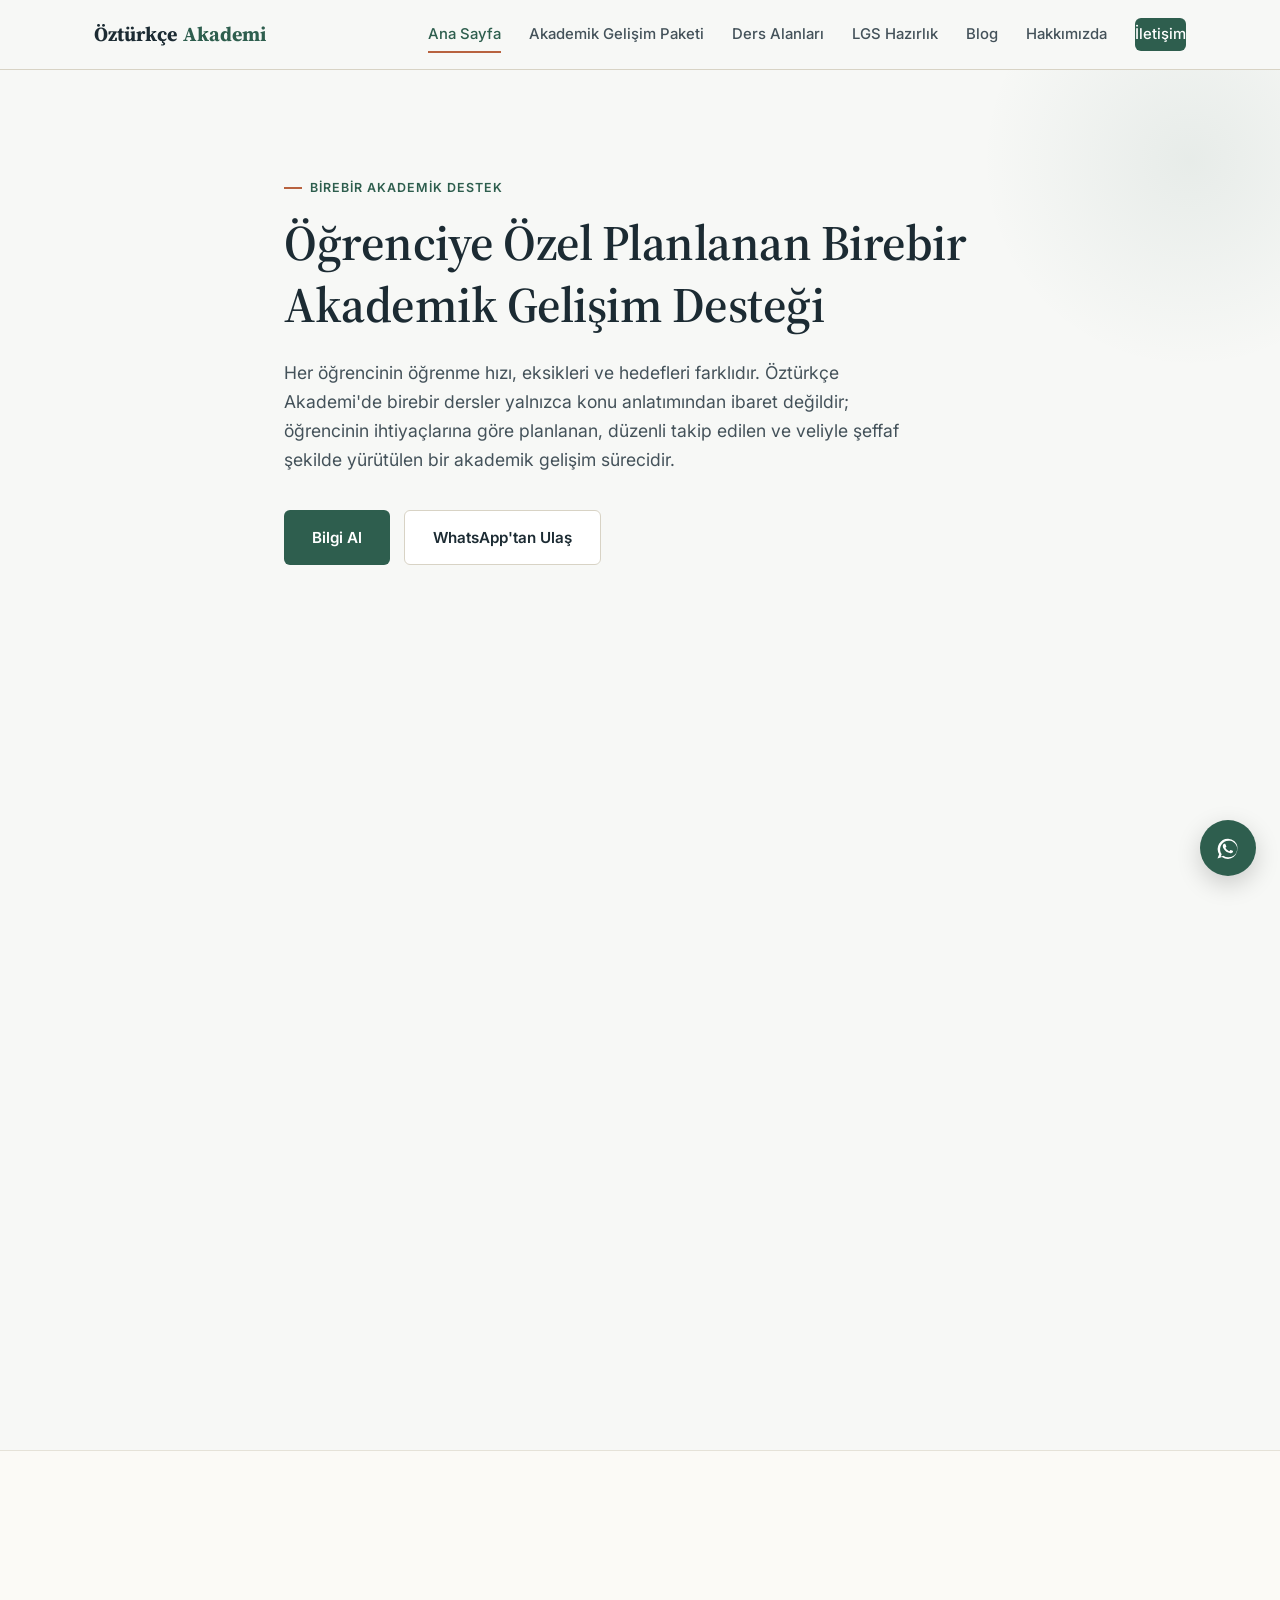
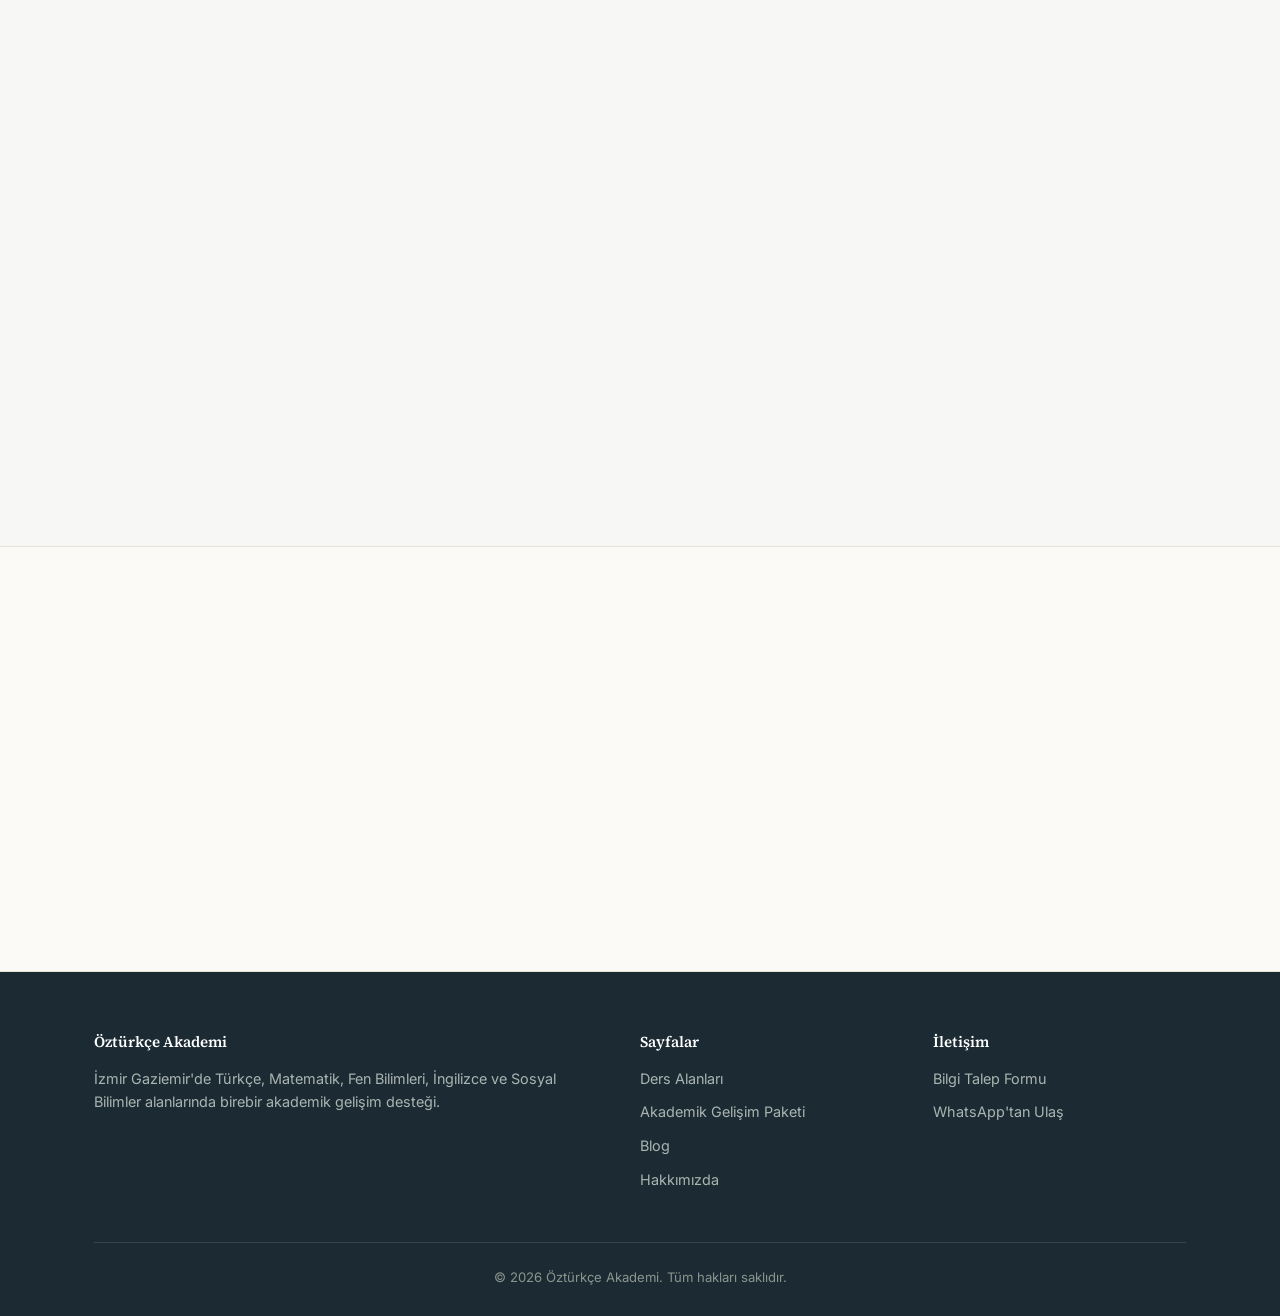
==== index.html @ 61bba850 "Rename index-1.html to index.html" ====
<!DOCTYPE html>
<html lang="tr">
<head>
<meta charset="UTF-8">
<meta name="viewport" content="width=device-width, initial-scale=1.0">
<title>İzmir Gaziemir Özel Ders | Öztürkçe Akademi</title>
<meta name="description" content="İzmir Gaziemir'de Türkçe, Matematik, Fen Bilimleri, İngilizce ve Sosyal Bilimler alanlarında birebir akademik gelişim desteği. Öztürkçe Akademi güvencesiyle öğrenciye özel çalışma planları.">
<meta name="keywords" content="İzmir özel ders, Gaziemir özel ders, Türkçe özel ders, Matematik özel ders, Fen Bilimleri özel ders, İngilizce özel ders, Sosyal Bilimler özel ders, LGS özel ders, birebir ders, akademik gelişim desteği">
<link rel="preconnect" href="https://fonts.googleapis.com">
<link rel="preconnect" href="https://fonts.gstatic.com" crossorigin>
<link href="https://fonts.googleapis.com/css2?family=Source+Serif+4:wght@500;600;700&family=Inter:wght@400;500;600;700&display=swap" rel="stylesheet">
<link rel="stylesheet" href="style.css">
</head>
<body>

<header class="site-header">
  <div class="header-inner">
    <a href="index.html" class="logo">Öztürkçe<span>Akademi</span></a>
    <nav class="nav-links">
      <a href="index.html" data-page="index.html" class="active">Ana Sayfa</a>
      <a href="akademik-gelisim-paketi.html" data-page="akademik-gelisim-paketi.html">Akademik Gelişim Paketi</a>
      <a href="ders-alanlari.html" data-page="ders-alanlari.html">Ders Alanları</a>
      <a href="lgs-hazirlik.html" data-page="lgs-hazirlik.html">LGS Hazırlık</a>
      <a href="blog.html" data-page="blog.html">Blog</a>
      <a href="hakkimizda.html" data-page="hakkimizda.html">Hakkımızda</a>
      <a href="iletisim.html" data-page="iletisim.html" class="nav-cta">İletişim</a>
    </nav>
    <button class="menu-toggle" aria-label="Menüyü aç">
      <span></span><span></span><span></span>
    </button>
  </div>
</header>

<!-- HERO -->
<section class="hero">
  <div class="container hero-inner">
    <span class="eyebrow">Birebir Akademik Destek</span>
    <h1>Öğrenciye Özel Planlanan Birebir Akademik Gelişim Desteği</h1>
    <p class="lead">Her öğrencinin öğrenme hızı, eksikleri ve hedefleri farklıdır. Öztürkçe Akademi'de birebir dersler yalnızca konu anlatımından ibaret değildir; öğrencinin ihtiyaçlarına göre planlanan, düzenli takip edilen ve veliyle şeffaf şekilde yürütülen bir akademik gelişim sürecidir.</p>
    <div class="hero-actions">
      <a href="iletisim.html" class="btn btn-primary">Bilgi Al</a>
      <a href="#" data-whatsapp class="btn btn-whatsapp">WhatsApp'tan Ulaş</a>
    </div>
  </div>
</section>

<!-- NEDEN BİREBİR -->
<section class="section">
  <div class="container">
    <div class="section-head fade-up">
      <span class="eyebrow">Neden Birebir Destek?</span>
      <h2>Ders anlatmaktan önce, öğrenciyi anlamak</h2>
      <p>Bazı öğrenciler sınıf ortamında konuyu anlayabilir ancak soru çözerken zorlanır. Bazı öğrenciler bilgiyi öğrenir fakat sınavda kullanamaz. Bazıları ise nereden başlayacağını bilemez. Amacımız yalnızca ders anlatmak değil, öğrencinin nasıl öğrendiğini anlamak ve ona uygun bir çalışma sistemi kurmaktır.</p>
    </div>

    <div class="grid grid-3">
      <div class="note-card fade-up">
        <span class="note-label">Gelişim</span>
        <h3>Öğrenciye Özel İlerleme</h3>
        <p>Her öğrenci kendi seviyesine ve ihtiyaçlarına göre çalışır.</p>
      </div>
      <div class="note-card fade-up">
        <span class="note-label">Analiz</span>
        <h3>Eksik Kazanım Analizi</h3>
        <p>Öğrencinin hangi konularda desteğe ihtiyaç duyduğu belirlenir.</p>
      </div>
      <div class="note-card fade-up">
        <span class="note-label">Süreç</span>
        <h3>Düzenli Takip</h3>
        <p>Süreç boyunca öğrencinin gelişimi takip edilir.</p>
      </div>
      <div class="note-card fade-up">
        <span class="note-label">İletişim</span>
        <h3>Veli Bilgilendirmesi</h3>
        <p>Veliler öğrencinin gelişimi hakkında düzenli olarak bilgilendirilir.</p>
      </div>
      <div class="note-card fade-up">
        <span class="note-label">Hedef</span>
        <h3>Sınav Odaklı Çalışma</h3>
        <p>Bilginin soruya dönüştürülmesi hedeflenir.</p>
      </div>
      <div class="note-card fade-up">
        <span class="note-label">Alışkanlık</span>
        <h3>Akademik Disiplin</h3>
        <p>Düzenli çalışma alışkanlığı kazandırılmaya çalışılır.</p>
      </div>
    </div>
  </div>
</section>

<!-- DERS ALANLARI ÖZET -->
<section class="section section-alt">
  <div class="container">
    <div class="section-head fade-up">
      <span class="eyebrow">Ders Alanları</span>
      <h2>Her derste, doğru beceriye odaklanan bir çalışma</h2>
      <p>Türkçe'den Sosyal Bilimler'e kadar her alanda, bilgiyi soruya dönüştürmeyi hedefleyen birebir çalışma sistemleri.</p>
    </div>

    <div class="grid grid-3">
      <div class="subject-card fade-up">
        <h3>Türkçe</h3>
        <p>Okuma, anlama ve yorumlama becerilerinin gelişimi hedeflenir.</p>
        <ul>
          <li>Paragraf</li>
          <li>Okuduğunu anlama</li>
          <li>Dil bilgisi</li>
        </ul>
      </div>
      <div class="subject-card fade-up">
        <h3>Matematik</h3>
        <p>İşlem yapmaktan öte, problem çözme becerisi geliştirilir.</p>
        <ul>
          <li>Temel eksiklerin giderilmesi</li>
          <li>Problem çözme</li>
          <li>Yeni nesil sorular</li>
        </ul>
      </div>
      <div class="subject-card fade-up">
        <h3>Fen Bilimleri</h3>
        <p>Konu hakimiyeti kadar yorumlama ve analiz becerisi önemlidir.</p>
        <ul>
          <li>Grafik ve tablo yorumlama</li>
          <li>Deney mantığı</li>
          <li>Bilimsel düşünme</li>
        </ul>
      </div>
      <div class="subject-card fade-up">
        <h3>İngilizce</h3>
        <p>Okul başarısı ve dil becerilerini birlikte destekleriz.</p>
        <ul>
          <li>Kelime bilgisi</li>
          <li>Okuma ve anlama</li>
          <li>Dil bilgisi</li>
        </ul>
      </div>
      <div class="subject-card fade-up">
        <h3>Sosyal Bilimler</h3>
        <p>Bilgi, yorum ve analiz becerileri birlikte geliştirilir.</p>
        <ul>
          <li>Harita yorumlama</li>
          <li>Kavram öğrenimi</li>
          <li>Grafik okuma</li>
        </ul>
      </div>
      <div class="subject-card fade-up" style="display:flex; flex-direction:column; justify-content:center; align-items:flex-start; background:var(--pine); border:none;">
        <h3 style="color:#fff;">Tüm Ders Alanlarını Gör</h3>
        <p style="color:rgba(255,255,255,0.85); margin-bottom:24px;">Her dersin detaylı çalışma planını incele.</p>
        <a href="ders-alanlari.html" class="btn btn-secondary" style="border-color:rgba(255,255,255,0.4); color:#fff;">Detaylı İncele</a>
      </div>
    </div>
  </div>
</section>

<!-- AKADEMİK GELİŞİM PAKETİ -->
<section class="section">
  <div class="container">
    <div class="grid grid-2" style="align-items:center; gap:56px;">
      <div class="fade-up">
        <span class="eyebrow">Akademik Gelişim Paketi</span>
        <h2>Sadece Ders Değil, Bir Akademik Gelişim Süreci</h2>
        <p style="margin-top:18px; margin-bottom:24px;">Akademik Gelişim Paketi, Öztürkçe Akademi'nin en çok tercih edilen birebir destek programlarından biridir. Bu programda amaç yalnızca konu anlatmak değil; öğrencinin akademik gelişimini bütüncül şekilde takip etmektir.</p>
        <a href="akademik-gelisim-paketi.html" class="btn btn-primary">Paketi İncele</a>
      </div>
      <div class="fade-up">
        <div class="check-grid" style="display:flex; flex-direction:column; gap:16px;">
          <div class="check-item"><span class="mark">✓</span> Birebir ders desteği</div>
          <div class="check-item"><span class="mark">✓</span> Çalışma planı oluşturma</div>
          <div class="check-item"><span class="mark">✓</span> Ödev takibi</div>
          <div class="check-item"><span class="mark">✓</span> Soru çözüm desteği</div>
          <div class="check-item"><span class="mark">✓</span> Deneme analizi</div>
          <div class="check-item"><span class="mark">✓</span> Hedef belirleme</div>
          <div class="check-item"><span class="mark">✓</span> Düzenli veli bilgilendirmesi</div>
        </div>
      </div>
    </div>
  </div>
</section>

<!-- SÜREÇ -->
<section class="section section-alt">
  <div class="container">
    <div class="section-head fade-up">
      <span class="eyebrow">Süreç Nasıl İşliyor?</span>
      <h2>Tanışmadan bilgilendirmeye, altı net adım</h2>
    </div>

    <div class="process-list fade-up">
      <div class="process-step">
        <span class="process-num">01</span>
        <div><h3>Ön Görüşme</h3><p>Öğrenci ve veli ile görüşme yapılır.</p></div>
      </div>
      <div class="process-step">
        <span class="process-num">02</span>
        <div><h3>İhtiyaç Analizi</h3><p>Öğrencinin eksikleri ve hedefleri belirlenir.</p></div>
      </div>
      <div class="process-step">
        <span class="process-num">03</span>
        <div><h3>Ders Planı</h3><p>Öğrenciye uygun birebir çalışma planı hazırlanır.</p></div>
      </div>
      <div class="process-step">
        <span class="process-num">04</span>
        <div><h3>Uygulama</h3><p>Dersler düzenli şekilde yürütülür.</p></div>
      </div>
      <div class="process-step">
        <span class="process-num">05</span>
        <div><h3>Takip</h3><p>Gelişim süreci izlenir.</p></div>
      </div>
      <div class="process-step">
        <span class="process-num">06</span>
        <div><h3>Bilgilendirme</h3><p>Veliye düzenli geri bildirim sağlanır.</p></div>
      </div>
    </div>
  </div>
</section>

<!-- FARK -->
<section class="section">
  <div class="container">
    <div class="grid grid-2" style="align-items:center; gap:56px;">
      <div class="fade-up">
        <span class="eyebrow">Öztürkçe Akademi Farkı</span>
        <h2>Eğitim, ders saatlerinden ibaret değildir</h2>
      </div>
      <div class="fade-up">
        <p style="font-size:1.02rem;">Bizim için önemli olan; öğrencinin gelişim göstermesi, öğrenmeyi öğrenmesi, eksiklerini fark etmesi, çalışma alışkanlığı kazanması ve hedeflerine daha bilinçli ilerlemesidir.</p>
        <p style="font-size:1.02rem; margin-top:14px;">Bu nedenle süreç boyunca öğrenci takip edilir, gerekli durumlarda çalışma planı güncellenir ve veliyle düzenli iletişim kurulur.</p>
      </div>
    </div>
  </div>
</section>

<!-- VELİLER NEDEN TERCİH EDİYOR -->
<section class="section section-alt">
  <div class="container">
    <div class="section-head center fade-up">
      <span class="eyebrow">Veli Görüşleri</span>
      <h2>Veliler Neden Bizi Tercih Ediyor?</h2>
    </div>
    <div class="check-grid fade-up" style="max-width:820px; margin:0 auto;">
      <div class="check-item"><span class="mark">✓</span> Öğrenciye özel çalışma sistemi</div>
      <div class="check-item"><span class="mark">✓</span> Düzenli takip</div>
      <div class="check-item"><span class="mark">✓</span> Şeffaf iletişim</div>
      <div class="check-item"><span class="mark">✓</span> Güvene dayalı yaklaşım</div>
      <div class="check-item"><span class="mark">✓</span> Birebir ilgi</div>
      <div class="check-item"><span class="mark">✓</span> Akademik gelişim odaklı çalışma</div>
      <div class="check-item"><span class="mark">✓</span> Butik eğitim anlayışı</div>
      <div class="check-item"><span class="mark">✓</span> Veli bilgilendirmesi</div>
    </div>
  </div>
</section>

<!-- SSS -->
<section class="section">
  <div class="container" style="max-width:760px;">
    <div class="section-head fade-up">
      <span class="eyebrow">Sık Sorulan Sorular</span>
      <h2>Aklınıza Gelebilecek Sorular</h2>
    </div>

    <div class="fade-up">
      <div class="faq-item">
        <button class="faq-question"><span>Dersler birebir mi?</span><span class="icon">+</span></button>
        <div class="faq-answer"><p>Evet. Dersler öğrencinin ihtiyacına göre birebir planlanmaktadır.</p></div>
      </div>
      <div class="faq-item">
        <button class="faq-question"><span>Hangi seviyelerde eğitim veriliyor?</span><span class="icon">+</span></button>
        <div class="faq-answer"><p>İlkokul, ortaokul ve LGS hazırlık seviyelerinde destek sunulmaktadır.</p></div>
      </div>
      <div class="faq-item">
        <button class="faq-question"><span>Dersler kaç dakika sürüyor?</span><span class="icon">+</span></button>
        <div class="faq-answer"><p>Öğrencinin ihtiyacına göre uygun ders planı oluşturulmaktadır.</p></div>
      </div>
      <div class="faq-item">
        <button class="faq-question"><span>Sadece özel ders mi veriyorsunuz?</span><span class="icon">+</span></button>
        <div class="faq-answer"><p>Hayır. Süreci yalnızca ders olarak değil, akademik gelişim desteği olarak planlıyoruz.</p></div>
      </div>
      <div class="faq-item">
        <button class="faq-question"><span>Veli bilgilendirmesi yapılıyor mu?</span><span class="icon">+</span></button>
        <div class="faq-answer"><p>Evet. Süreç boyunca veliler düzenli olarak bilgilendirilmektedir.</p></div>
      </div>
    </div>
  </div>
</section>

<!-- İLETİŞİM CTA -->
<section class="section section-alt">
  <div class="container text-center fade-up" style="max-width:680px;">
    <h2>Öğrenciniz İçin En Uygun Çalışma Planını Birlikte Oluşturalım</h2>
    <p style="margin-top:16px; margin-bottom:32px;">Öğrencinizin ihtiyaçlarını değerlendirelim ve ona uygun bir birebir destek planı oluşturalım.</p>
    <div class="hero-actions" style="justify-content:center;">
      <a href="iletisim.html" class="btn btn-primary">Bilgi Al</a>
      <a href="#" data-whatsapp class="btn btn-whatsapp">WhatsApp'tan Ulaş</a>
    </div>
  </div>
</section>

<footer class="site-footer">
  <div class="container">
    <div class="footer-grid">
      <div>
        <h4>Öztürkçe Akademi</h4>
        <p>İzmir Gaziemir'de Türkçe, Matematik, Fen Bilimleri, İngilizce ve Sosyal Bilimler alanlarında birebir akademik gelişim desteği.</p>
      </div>
      <div>
        <h4>Sayfalar</h4>
        <a href="ders-alanlari.html">Ders Alanları</a>
        <a href="akademik-gelisim-paketi.html">Akademik Gelişim Paketi</a>
        <a href="blog.html">Blog</a>
        <a href="hakkimizda.html">Hakkımızda</a>
      </div>
      <div>
        <h4>İletişim</h4>
        <a href="iletisim.html">Bilgi Talep Formu</a>
        <a href="#" data-whatsapp>WhatsApp'tan Ulaş</a>
      </div>
    </div>
    <div class="footer-bottom">© 2026 Öztürkçe Akademi. Tüm hakları saklıdır.</div>
  </div>
</footer>

<a href="#" data-whatsapp class="whatsapp-float" aria-label="WhatsApp">
  <svg width="28" height="28" viewBox="0 0 24 24" fill="none"><path d="M17.6 6.32A8.86 8.86 0 0 0 12.05 4a8.83 8.83 0 0 0-7.65 13.3L3 21l3.84-1.34a8.84 8.84 0 0 0 5.2 1.67A8.86 8.86 0 0 0 17.6 6.32ZM12.05 19.9a7.33 7.33 0 0 1-3.74-1.03l-.27-.16-2.27.8.76-2.2-.18-.28a7.36 7.36 0 1 1 13.6-3.94 7.34 7.34 0 0 1-7.9 6.81Zm4.04-5.5c-.22-.11-1.3-.64-1.5-.71-.2-.07-.35-.11-.5.11-.15.22-.57.71-.7.85-.13.15-.26.16-.48.05-.22-.1-.94-.35-1.79-1.1-.66-.59-1.1-1.32-1.23-1.54-.13-.22-.01-.34.1-.45.1-.1.22-.27.33-.4.11-.13.15-.23.22-.38.07-.15.04-.28-.03-.39-.07-.11-.5-1.2-.69-1.65-.18-.43-.37-.37-.5-.38-.13-.01-.27-.01-.42-.01-.15 0-.38.05-.58.27-.2.22-.77.75-.77 1.84 0 1.08.79 2.13.9 2.28.11.15 1.5 2.3 3.68 3.14 2.18.84 2.18.56 2.57.53.39-.04 1.3-.53 1.48-1.04.18-.51.18-.95.13-1.04-.05-.1-.2-.16-.42-.27Z" fill="white"/></svg>
</a>

<script src="main.js"></script>
</body>
</html>
---- style.css ----
/* ====================================================
   ÖZTÜRKÇE AKADEMİ — ORTAK STİL
   ==================================================== */

:root {
  /* Renkler */
  --paper: #F7F8F6;
  --paper-warm: #FBFAF6;
  --ink: #1C2B33;
  --ink-soft: #44525A;
  --pine: #2E5E4E;
  --pine-dark: #20453A;
  --clay: #B8623F;
  --clay-dark: #9C4F30;
  --line: #D8D3C5;
  --line-soft: #E5E2D8;
  --card-bg: #FFFFFF;

  /* Tipografi */
  --font-display: "Source Serif 4", Georgia, serif;
  --font-body: "Inter", -apple-system, BlinkMacSystemFont, "Segoe UI", sans-serif;

  /* Ölçü */
  --max-width: 1140px;
  --radius: 6px;
}

* {
  margin: 0;
  padding: 0;
  box-sizing: border-box;
}

html {
  scroll-behavior: smooth;
}

body {
  font-family: var(--font-body);
  background: var(--paper);
  color: var(--ink);
  line-height: 1.65;
  font-size: 16px;
  -webkit-font-smoothing: antialiased;
}

@media (prefers-reduced-motion: reduce) {
  *, *::before, *::after {
    animation-duration: 0.001ms !important;
    animation-iteration-count: 1 !important;
    transition-duration: 0.001ms !important;
    scroll-behavior: auto !important;
  }
}

img { max-width: 100%; display: block; }

a { color: inherit; text-decoration: none; }

.container {
  max-width: var(--max-width);
  margin: 0 auto;
  padding: 0 24px;
}

h1, h2, h3, h4 {
  font-family: var(--font-display);
  font-weight: 600;
  color: var(--ink);
  line-height: 1.25;
}

h1 { font-size: clamp(2rem, 4vw, 3.1rem); letter-spacing: -0.01em; }
h2 { font-size: clamp(1.6rem, 3vw, 2.3rem); letter-spacing: -0.01em; }
h3 { font-size: 1.25rem; }

p { color: var(--ink-soft); }

.eyebrow {
  display: inline-flex;
  align-items: center;
  gap: 8px;
  font-family: var(--font-body);
  font-size: 0.78rem;
  font-weight: 600;
  letter-spacing: 0.08em;
  text-transform: uppercase;
  color: var(--pine);
  margin-bottom: 14px;
}

.eyebrow::before {
  content: "";
  width: 18px;
  height: 2px;
  background: var(--clay);
  display: inline-block;
}

/* ---------- Üst menü ---------- */
.site-header {
  position: sticky;
  top: 0;
  z-index: 100;
  background: rgba(247, 248, 246, 0.92);
  backdrop-filter: blur(8px);
  border-bottom: 1px solid var(--line);
}

.header-inner {
  display: flex;
  align-items: center;
  justify-content: space-between;
  padding: 18px 24px;
  max-width: var(--max-width);
  margin: 0 auto;
}

.logo {
  font-family: var(--font-display);
  font-size: 1.25rem;
  font-weight: 700;
  color: var(--ink);
  display: flex;
  align-items: baseline;
  gap: 6px;
}

.logo span {
  color: var(--pine);
}

.nav-links {
  display: flex;
  gap: 28px;
  align-items: center;
}

.nav-links a {
  font-size: 0.93rem;
  font-weight: 500;
  color: var(--ink-soft);
  position: relative;
  padding: 4px 0;
  transition: color 0.2s ease;
}

.nav-links a:hover,
.nav-links a.active {
  color: var(--pine);
}

.nav-links a.active::after {
  content: "";
  position: absolute;
  bottom: -2px;
  left: 0;
  width: 100%;
  height: 2px;
  background: var(--clay);
}

.nav-cta {
  background: var(--pine);
  color: #fff !important;
  padding: 10px 20px;
  border-radius: var(--radius);
  font-weight: 600;
  font-size: 0.9rem;
  transition: background 0.2s ease;
}

.nav-cta:hover {
  background: var(--pine-dark);
}

.menu-toggle {
  display: none;
  flex-direction: column;
  gap: 5px;
  background: none;
  border: none;
  cursor: pointer;
  padding: 6px;
}

.menu-toggle span {
  width: 24px;
  height: 2px;
  background: var(--ink);
}

@media (max-width: 880px) {
  .nav-links {
    position: fixed;
    top: 65px;
    left: 0;
    right: 0;
    background: var(--paper);
    flex-direction: column;
    align-items: flex-start;
    gap: 0;
    border-bottom: 1px solid var(--line);
    max-height: 0;
    overflow: hidden;
    transition: max-height 0.3s ease;
  }

  .nav-links.open {
    max-height: 480px;
  }

  .nav-links a {
    width: 100%;
    padding: 16px 24px;
    border-bottom: 1px solid var(--line-soft);
  }

  .nav-cta {
    margin: 16px 24px;
  }

  .menu-toggle {
    display: flex;
  }
}

/* ---------- Butonlar ---------- */
.btn {
  display: inline-flex;
  align-items: center;
  gap: 8px;
  padding: 14px 28px;
  border-radius: var(--radius);
  font-weight: 600;
  font-size: 0.95rem;
  cursor: pointer;
  border: none;
  transition: transform 0.15s ease, background 0.2s ease, box-shadow 0.2s ease;
  font-family: var(--font-body);
}

.btn-primary {
  background: var(--pine);
  color: #fff;
}

.btn-primary:hover {
  background: var(--pine-dark);
  box-shadow: 0 6px 18px rgba(46, 94, 78, 0.25);
}

.btn-secondary {
  background: transparent;
  color: var(--ink);
  border: 1.5px solid var(--line);
}

.btn-secondary:hover {
  border-color: var(--pine);
  color: var(--pine);
}

.btn-whatsapp {
  background: #fff;
  color: var(--ink);
  border: 1.5px solid var(--line);
}

.btn-whatsapp:hover {
  border-color: var(--clay);
  color: var(--clay-dark);
}

/* ---------- Hero ---------- */
.hero {
  padding: 100px 0 90px;
  position: relative;
  overflow: hidden;
}

.hero::before {
  content: "";
  position: absolute;
  top: -120px;
  right: -120px;
  width: 420px;
  height: 420px;
  background: radial-gradient(circle, rgba(46, 94, 78, 0.08), transparent 70%);
  pointer-events: none;
}

.hero-inner {
  max-width: 760px;
  position: relative;
  z-index: 1;
}

.hero h1 {
  margin-bottom: 22px;
}

.hero .lead {
  font-size: 1.1rem;
  color: var(--ink-soft);
  max-width: 620px;
  margin-bottom: 36px;
}

.hero-actions {
  display: flex;
  gap: 14px;
  flex-wrap: wrap;
}

/* ---------- Bölüm genel ---------- */
.section {
  padding: 88px 0;
}

.section-alt {
  background: var(--paper-warm);
  border-top: 1px solid var(--line-soft);
  border-bottom: 1px solid var(--line-soft);
}

.section-head {
  max-width: 680px;
  margin-bottom: 52px;
}

.section-head.center {
  margin-left: auto;
  margin-right: auto;
  text-align: center;
}

.section-head p {
  font-size: 1.02rem;
}

/* ---------- Not defteri kartı (imza öğesi) ---------- */
.note-card {
  background: var(--card-bg);
  border: 1px solid var(--line-soft);
  border-left: 3px solid var(--pine);
  border-radius: var(--radius);
  padding: 28px 26px;
  transition: border-left-color 0.2s ease, transform 0.2s ease;
}

.note-card:hover {
  border-left-color: var(--clay);
  transform: translateY(-2px);
}

.note-card .note-label {
  font-size: 0.72rem;
  font-weight: 700;
  letter-spacing: 0.06em;
  text-transform: uppercase;
  color: var(--clay-dark);
  margin-bottom: 12px;
  display: block;
}

.note-card h3 {
  margin-bottom: 10px;
}

.note-card p {
  font-size: 0.95rem;
  margin: 0;
}

.grid {
  display: grid;
  gap: 22px;
}

.grid-3 { grid-template-columns: repeat(3, 1fr); }
.grid-2 { grid-template-columns: repeat(2, 1fr); }

@media (max-width: 880px) {
  .grid-3, .grid-2 { grid-template-columns: 1fr; }
}

/* ---------- Ders alanı kartları ---------- */
.subject-card {
  background: var(--card-bg);
  border: 1px solid var(--line-soft);
  border-radius: var(--radius);
  padding: 32px;
}

.subject-card h3 {
  margin-bottom: 12px;
  color: var(--pine-dark);
}

.subject-card > p {
  font-size: 0.95rem;
  margin-bottom: 18px;
}

.subject-card ul {
  list-style: none;
  display: flex;
  flex-direction: column;
  gap: 9px;
}

.subject-card li {
  font-size: 0.92rem;
  color: var(--ink-soft);
  padding-left: 18px;
  position: relative;
}

.subject-card li::before {
  content: "—";
  position: absolute;
  left: 0;
  color: var(--clay);
}

/* ---------- Süreç adımları ---------- */
.process-list {
  display: flex;
  flex-direction: column;
}

.process-step {
  display: grid;
  grid-template-columns: 64px 1fr;
  gap: 20px;
  padding: 26px 0;
  border-bottom: 1px solid var(--line-soft);
}

.process-step:last-child { border-bottom: none; }

.process-num {
  font-family: var(--font-display);
  font-size: 1.6rem;
  color: var(--line);
  font-weight: 700;
}

.process-step h3 { margin-bottom: 6px; }
.process-step p { font-size: 0.95rem; margin: 0; }

/* ---------- Liste / checkmark ---------- */
.check-grid {
  display: grid;
  grid-template-columns: repeat(2, 1fr);
  gap: 16px 32px;
}

@media (max-width: 700px) {
  .check-grid { grid-template-columns: 1fr; }
}

.check-item {
  display: flex;
  align-items: flex-start;
  gap: 12px;
  font-size: 0.97rem;
  color: var(--ink);
}

.check-item .mark {
  color: var(--pine);
  font-weight: 700;
  flex-shrink: 0;
}

/* ---------- SSS ---------- */
.faq-item {
  border-bottom: 1px solid var(--line-soft);
}

.faq-question {
  width: 100%;
  text-align: left;
  background: none;
  border: none;
  padding: 22px 0;
  font-family: var(--font-display);
  font-size: 1.05rem;
  font-weight: 600;
  color: var(--ink);
  cursor: pointer;
  display: flex;
  justify-content: space-between;
  align-items: center;
  gap: 16px;
}

.faq-question .icon {
  flex-shrink: 0;
  width: 22px;
  height: 22px;
  border: 1.5px solid var(--line);
  border-radius: 50%;
  display: flex;
  align-items: center;
  justify-content: center;
  font-size: 0.85rem;
  color: var(--pine);
  transition: transform 0.25s ease;
}

.faq-item.open .icon {
  transform: rotate(45deg);
  border-color: var(--pine);
}

.faq-answer {
  max-height: 0;
  overflow: hidden;
  transition: max-height 0.3s ease;
}

.faq-item.open .faq-answer {
  max-height: 300px;
}

.faq-answer p {
  padding-bottom: 22px;
  font-size: 0.96rem;
}

/* ---------- Form ---------- */
.form-card {
  background: var(--card-bg);
  border: 1px solid var(--line-soft);
  border-radius: var(--radius);
  padding: 40px;
}

.form-row {
  display: grid;
  grid-template-columns: 1fr 1fr;
  gap: 18px;
}

@media (max-width: 600px) {
  .form-row { grid-template-columns: 1fr; }
}

.field {
  display: flex;
  flex-direction: column;
  gap: 7px;
  margin-bottom: 18px;
}

.field label {
  font-size: 0.85rem;
  font-weight: 600;
  color: var(--ink);
}

.field label .req {
  color: var(--clay);
}

.field input,
.field select,
.field textarea {
  font-family: var(--font-body);
  font-size: 0.95rem;
  padding: 12px 14px;
  border: 1.5px solid var(--line);
  border-radius: var(--radius);
  background: var(--paper);
  color: var(--ink);
  transition: border-color 0.2s ease;
}

.field input:focus,
.field select:focus,
.field textarea:focus {
  outline: none;
  border-color: var(--pine);
}

.field textarea { resize: vertical; min-height: 100px; }

.form-status {
  margin-top: 16px;
  font-size: 0.92rem;
  padding: 12px 16px;
  border-radius: var(--radius);
  display: none;
}

.form-status.success {
  display: block;
  background: rgba(46, 94, 78, 0.1);
  color: var(--pine-dark);
}

.form-status.error {
  display: block;
  background: rgba(184, 98, 63, 0.1);
  color: var(--clay-dark);
}

/* ---------- Footer ---------- */
.site-footer {
  background: var(--ink);
  color: #D9DEDC;
  padding: 60px 0 28px;
}

.footer-grid {
  display: grid;
  grid-template-columns: 2fr 1fr 1fr;
  gap: 40px;
  margin-bottom: 40px;
}

@media (max-width: 700px) {
  .footer-grid { grid-template-columns: 1fr; }
}

.footer-grid h4 {
  color: #fff;
  font-size: 0.95rem;
  margin-bottom: 16px;
}

.footer-grid a, .footer-grid p {
  color: #AAB5B1;
  font-size: 0.9rem;
  display: block;
  margin-bottom: 10px;
}

.footer-grid a:hover { color: #fff; }

.footer-bottom {
  border-top: 1px solid rgba(255,255,255,0.12);
  padding-top: 24px;
  font-size: 0.82rem;
  color: #8B958F;
  text-align: center;
}

/* ---------- Scroll fade-up ---------- */
.fade-up {
  opacity: 0;
  transform: translateY(16px);
  transition: opacity 0.6s ease, transform 0.6s ease;
}

.fade-up.visible {
  opacity: 1;
  transform: translateY(0);
}

/* ---------- Sayfa üst başlığı (alt sayfalar için) ---------- */
.page-hero {
  padding: 64px 0 56px;
  border-bottom: 1px solid var(--line-soft);
}

.page-hero .lead {
  font-size: 1.05rem;
  max-width: 640px;
  margin-top: 16px;
}

/* ---------- WhatsApp sabit buton ---------- */
.whatsapp-float {
  position: fixed;
  bottom: 24px;
  right: 24px;
  background: var(--pine);
  color: #fff;
  width: 56px;
  height: 56px;
  border-radius: 50%;
  display: flex;
  align-items: center;
  justify-content: center;
  box-shadow: 0 8px 24px rgba(0,0,0,0.18);
  z-index: 99;
  transition: transform 0.2s ease, background 0.2s ease;
}

.whatsapp-float:hover {
  background: var(--pine-dark);
  transform: scale(1.06);
}

/* ---------- Yardımcı ---------- */
.text-center { text-align: center; }
.mt-40 { margin-top: 40px; }
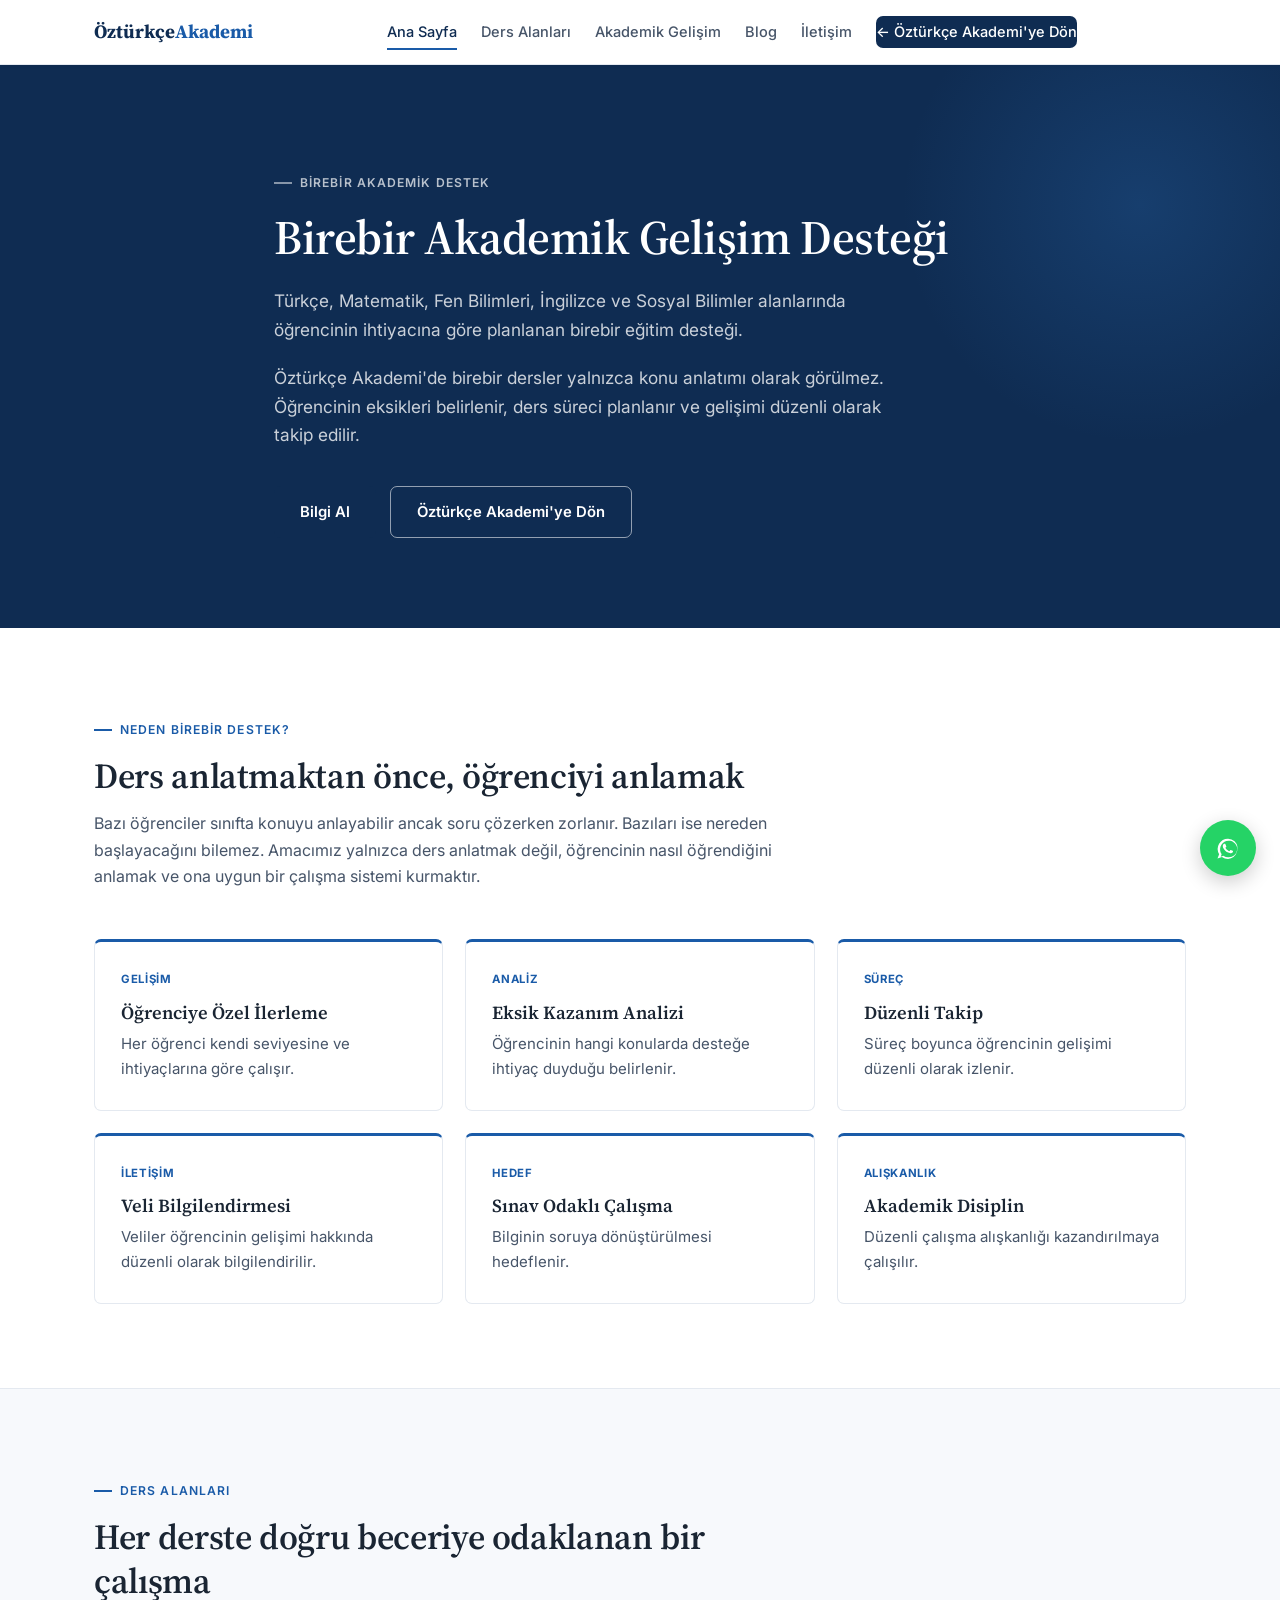
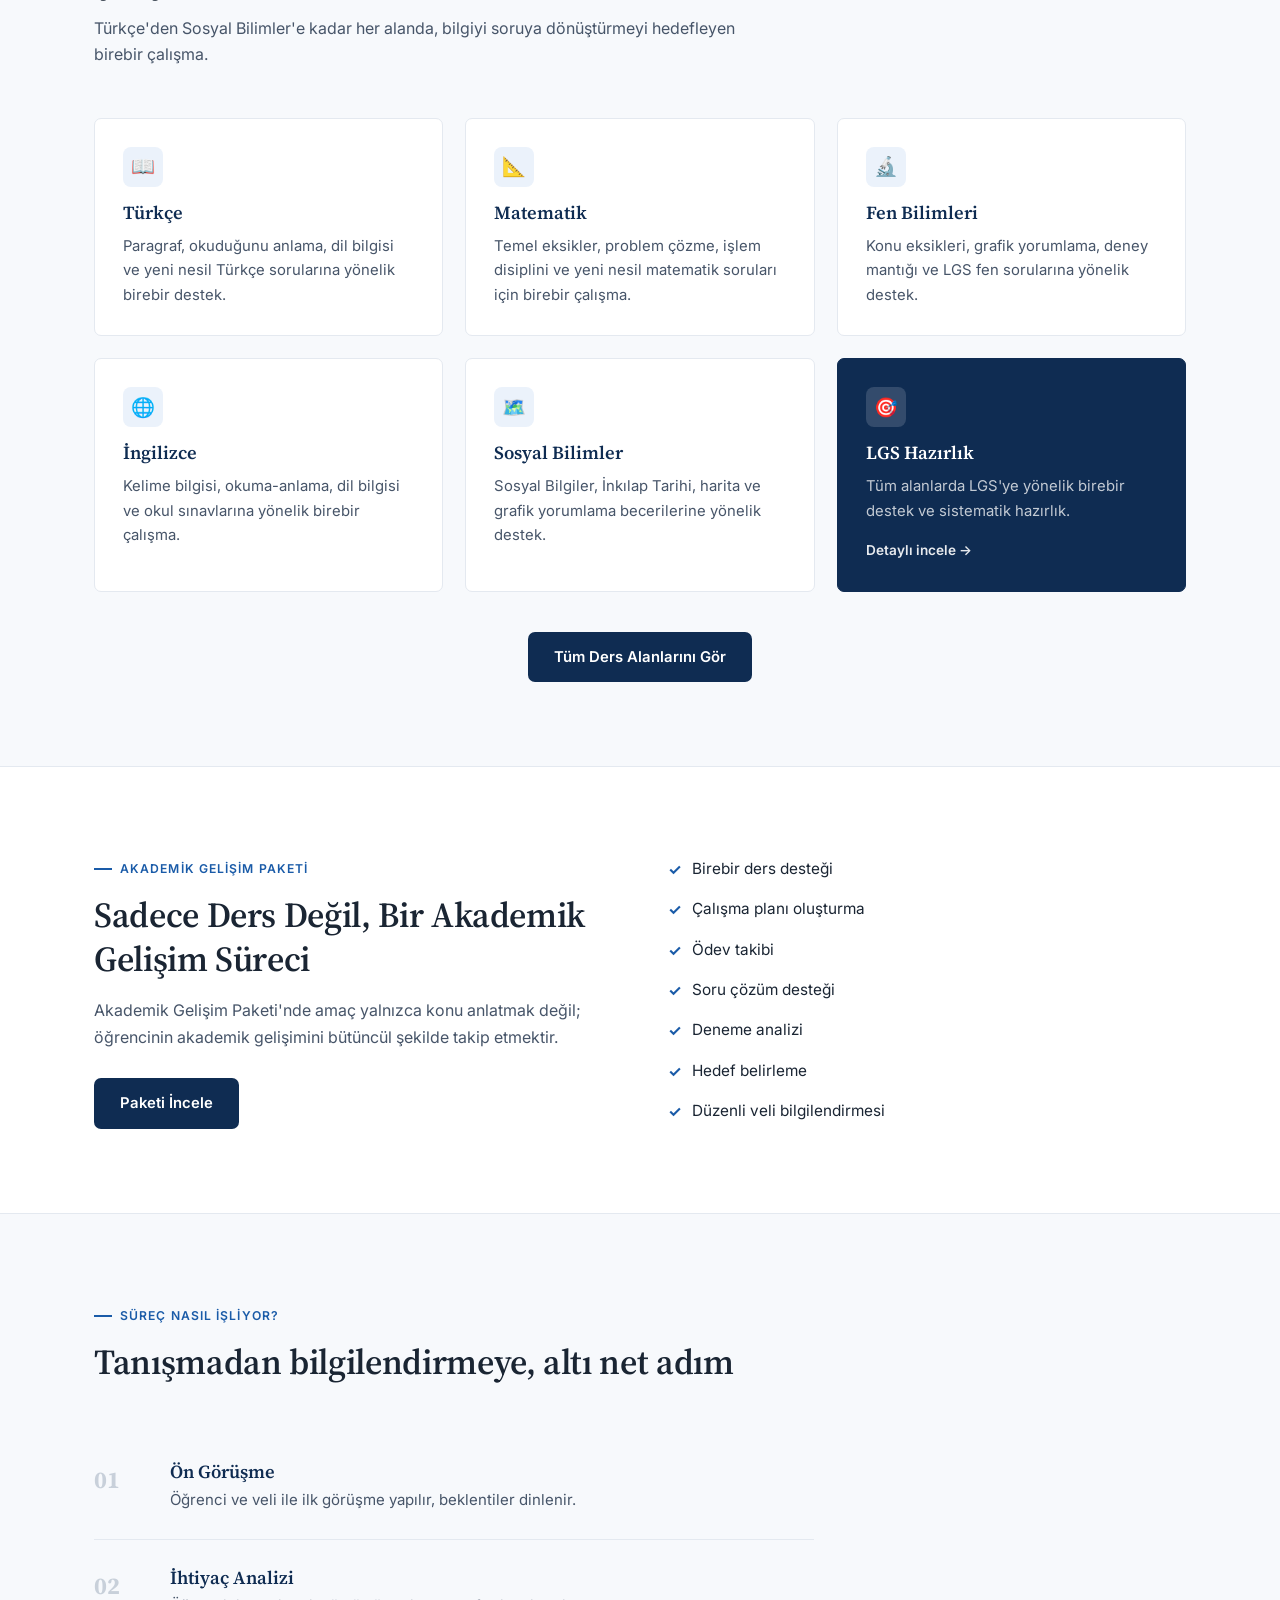
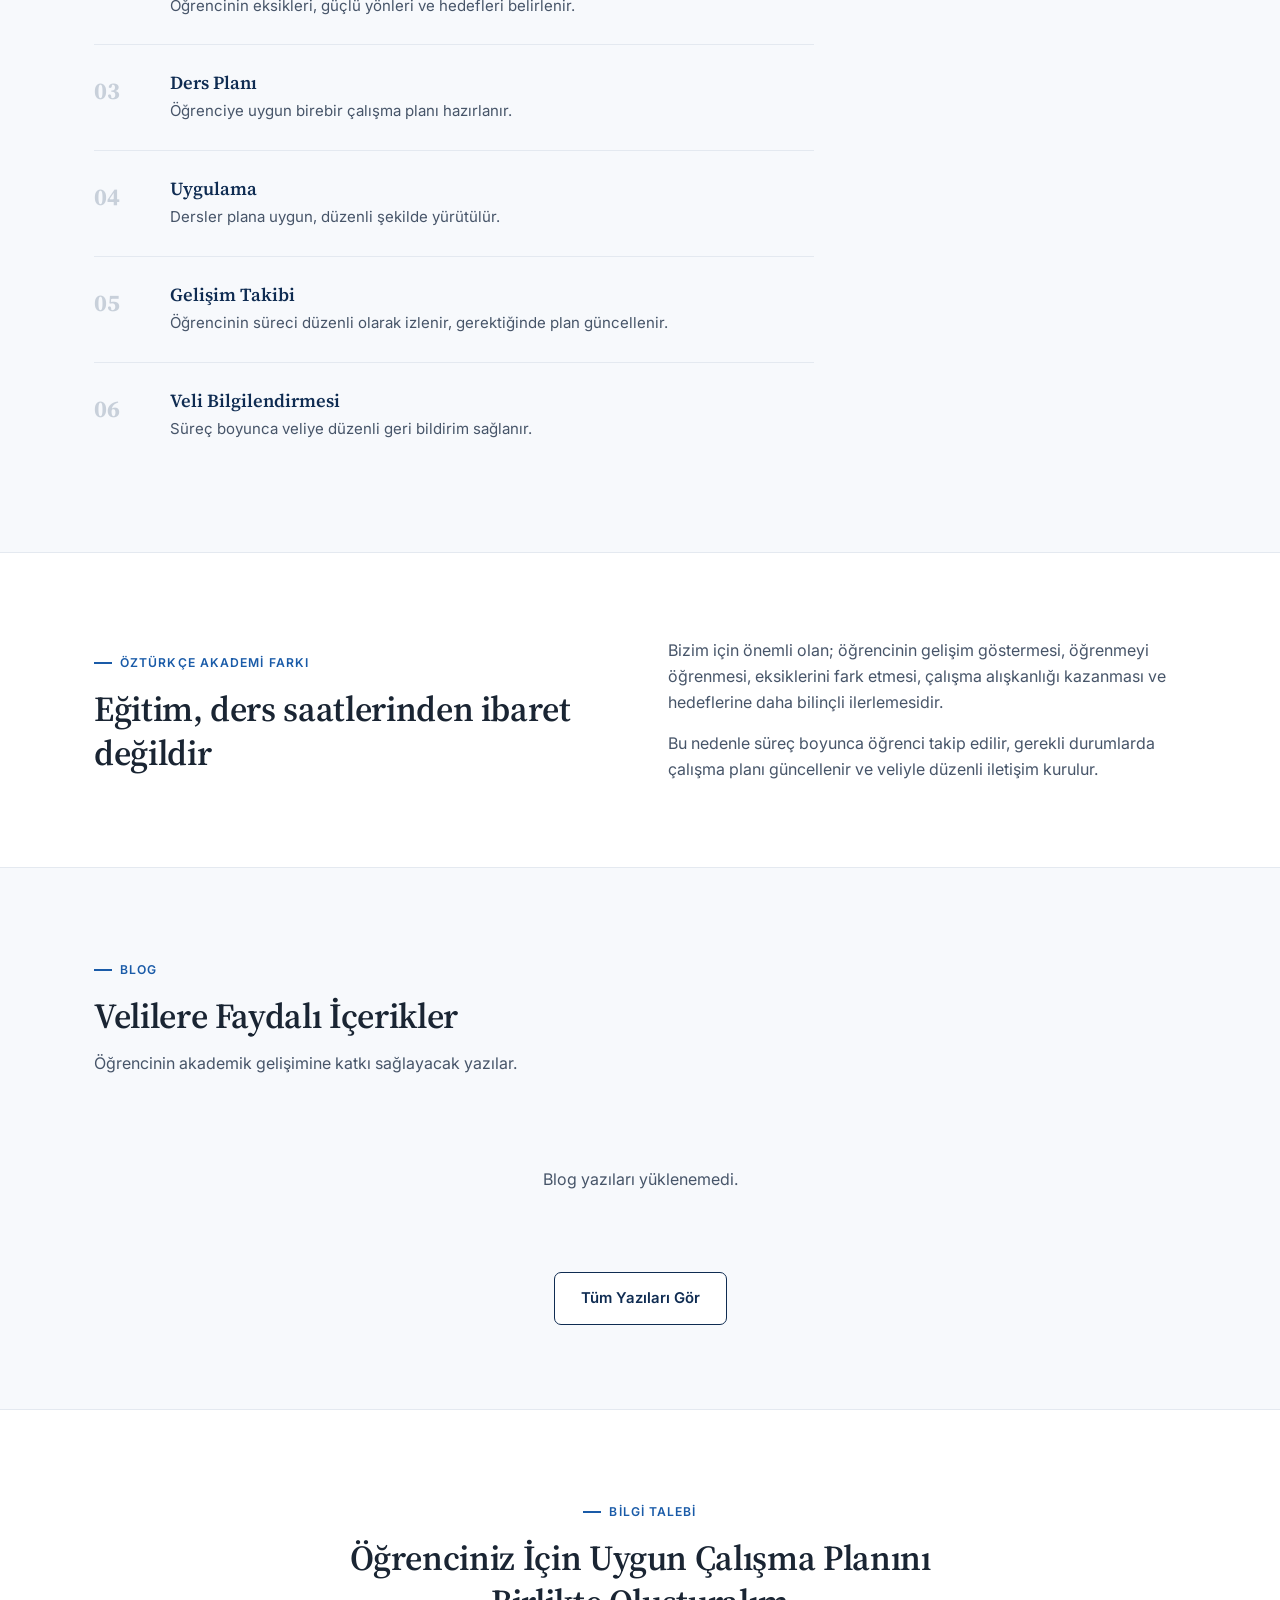
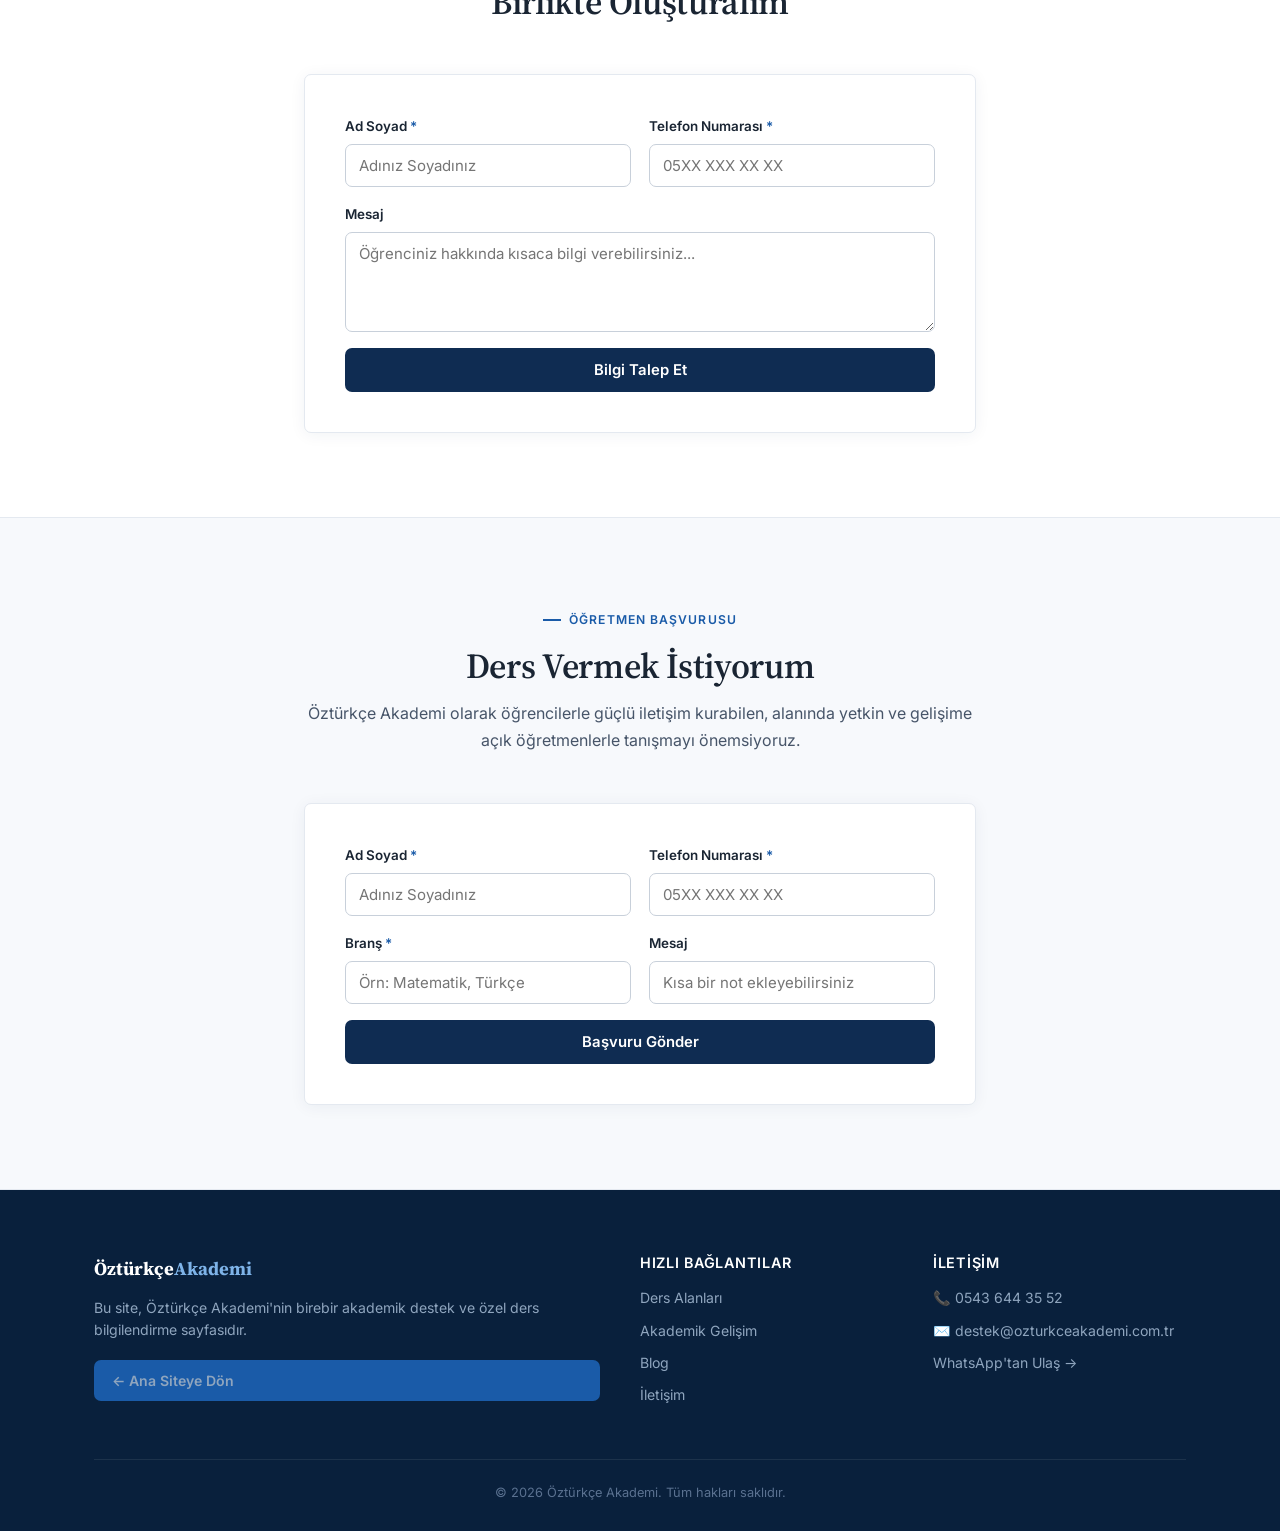
==== commit 85c7c72f: "Update index.html" ====
--- a/index.html
+++ b/index.html
@@ -4,7 +4,7 @@
 <meta charset="UTF-8">
 <meta name="viewport" content="width=device-width, initial-scale=1.0">
 <title>İzmir Gaziemir Özel Ders | Öztürkçe Akademi</title>
-<meta name="description" content="İzmir Gaziemir'de Türkçe, Matematik, Fen Bilimleri, İngilizce ve Sosyal Bilimler alanlarında birebir akademik gelişim desteği. Öztürkçe Akademi güvencesiyle öğrenciye özel çalışma planları.">
+<meta name="description" content="İzmir Gaziemir'de Türkçe, Matematik, Fen Bilimleri, İngilizce ve Sosyal Bilimler alanlarında birebir akademik gelişim desteği. Öztürkçe Akademi güvencesiyle özel ders ve LGS hazırlık desteği.">
 <meta name="keywords" content="İzmir özel ders, Gaziemir özel ders, Türkçe özel ders, Matematik özel ders, Fen Bilimleri özel ders, İngilizce özel ders, Sosyal Bilimler özel ders, LGS özel ders, birebir ders, akademik gelişim desteği">
 <link rel="preconnect" href="https://fonts.googleapis.com">
 <link rel="preconnect" href="https://fonts.gstatic.com" crossorigin>
@@ -13,17 +13,17 @@
 </head>
 <body>
 
+<!-- HEADER -->
 <header class="site-header">
   <div class="header-inner">
-    <a href="index.html" class="logo">Öztürkçe<span>Akademi</span></a>
+    <a href="https://ozturkceakademi.com" class="logo">Öztürkçe<span>Akademi</span></a>
     <nav class="nav-links">
-      <a href="index.html" data-page="index.html" class="active">Ana Sayfa</a>
-      <a href="akademik-gelisim-paketi.html" data-page="akademik-gelisim-paketi.html">Akademik Gelişim Paketi</a>
+      <a href="index.html" data-page="index.html">Ana Sayfa</a>
       <a href="ders-alanlari.html" data-page="ders-alanlari.html">Ders Alanları</a>
-      <a href="lgs-hazirlik.html" data-page="lgs-hazirlik.html">LGS Hazırlık</a>
+      <a href="akademik-gelisim-paketi.html" data-page="akademik-gelisim-paketi.html">Akademik Gelişim</a>
       <a href="blog.html" data-page="blog.html">Blog</a>
-      <a href="hakkimizda.html" data-page="hakkimizda.html">Hakkımızda</a>
-      <a href="iletisim.html" data-page="iletisim.html" class="nav-cta">İletişim</a>
+      <a href="iletisim.html" data-page="iletisim.html">İletişim</a>
+      <a href="https://ozturkceakademi.com" class="nav-cta-back">← Öztürkçe Akademi'ye Dön</a>
     </nav>
     <button class="menu-toggle" aria-label="Menüyü aç">
       <span></span><span></span><span></span>
@@ -35,11 +35,12 @@
 <section class="hero">
   <div class="container hero-inner">
     <span class="eyebrow">Birebir Akademik Destek</span>
-    <h1>Öğrenciye Özel Planlanan Birebir Akademik Gelişim Desteği</h1>
-    <p class="lead">Her öğrencinin öğrenme hızı, eksikleri ve hedefleri farklıdır. Öztürkçe Akademi'de birebir dersler yalnızca konu anlatımından ibaret değildir; öğrencinin ihtiyaçlarına göre planlanan, düzenli takip edilen ve veliyle şeffaf şekilde yürütülen bir akademik gelişim sürecidir.</p>
+    <h1>Birebir Akademik Gelişim Desteği</h1>
+    <p class="lead">Türkçe, Matematik, Fen Bilimleri, İngilizce ve Sosyal Bilimler alanlarında öğrencinin ihtiyacına göre planlanan birebir eğitim desteği.</p>
+    <p class="lead" style="margin-top:-16px;">Öztürkçe Akademi'de birebir dersler yalnızca konu anlatımı olarak görülmez. Öğrencinin eksikleri belirlenir, ders süreci planlanır ve gelişimi düzenli olarak takip edilir.</p>
     <div class="hero-actions">
-      <a href="iletisim.html" class="btn btn-primary">Bilgi Al</a>
-      <a href="#" data-whatsapp class="btn btn-whatsapp">WhatsApp'tan Ulaş</a>
+      <a href="#iletisim-formu" class="btn btn-primary">Bilgi Al</a>
+      <a href="https://ozturkceakademi.com" class="btn btn-outline">Öztürkçe Akademi'ye Dön</a>
     </div>
   </div>
 </section>
@@ -50,9 +51,8 @@
     <div class="section-head fade-up">
       <span class="eyebrow">Neden Birebir Destek?</span>
       <h2>Ders anlatmaktan önce, öğrenciyi anlamak</h2>
-      <p>Bazı öğrenciler sınıf ortamında konuyu anlayabilir ancak soru çözerken zorlanır. Bazı öğrenciler bilgiyi öğrenir fakat sınavda kullanamaz. Bazıları ise nereden başlayacağını bilemez. Amacımız yalnızca ders anlatmak değil, öğrencinin nasıl öğrendiğini anlamak ve ona uygun bir çalışma sistemi kurmaktır.</p>
-    </div>
-
+      <p>Bazı öğrenciler sınıfta konuyu anlayabilir ancak soru çözerken zorlanır. Bazıları ise nereden başlayacağını bilemez. Amacımız yalnızca ders anlatmak değil, öğrencinin nasıl öğrendiğini anlamak ve ona uygun bir çalışma sistemi kurmaktır.</p>
+    </div>
     <div class="grid grid-3">
       <div class="note-card fade-up">
         <span class="note-label">Gelişim</span>
@@ -67,7 +67,7 @@
       <div class="note-card fade-up">
         <span class="note-label">Süreç</span>
         <h3>Düzenli Takip</h3>
-        <p>Süreç boyunca öğrencinin gelişimi takip edilir.</p>
+        <p>Süreç boyunca öğrencinin gelişimi düzenli olarak izlenir.</p>
       </div>
       <div class="note-card fade-up">
         <span class="note-label">İletişim</span>
@@ -88,66 +88,49 @@
   </div>
 </section>
 
-<!-- DERS ALANLARI ÖZET -->
+<!-- DERS ALANLARI -->
 <section class="section section-alt">
   <div class="container">
     <div class="section-head fade-up">
       <span class="eyebrow">Ders Alanları</span>
-      <h2>Her derste, doğru beceriye odaklanan bir çalışma</h2>
-      <p>Türkçe'den Sosyal Bilimler'e kadar her alanda, bilgiyi soruya dönüştürmeyi hedefleyen birebir çalışma sistemleri.</p>
-    </div>
-
+      <h2>Her derste doğru beceriye odaklanan bir çalışma</h2>
+      <p>Türkçe'den Sosyal Bilimler'e kadar her alanda, bilgiyi soruya dönüştürmeyi hedefleyen birebir çalışma.</p>
+    </div>
     <div class="grid grid-3">
       <div class="subject-card fade-up">
+        <div class="subject-icon">📖</div>
         <h3>Türkçe</h3>
-        <p>Okuma, anlama ve yorumlama becerilerinin gelişimi hedeflenir.</p>
-        <ul>
-          <li>Paragraf</li>
-          <li>Okuduğunu anlama</li>
-          <li>Dil bilgisi</li>
-        </ul>
+        <p>Paragraf, okuduğunu anlama, dil bilgisi ve yeni nesil Türkçe sorularına yönelik birebir destek.</p>
       </div>
       <div class="subject-card fade-up">
+        <div class="subject-icon">📐</div>
         <h3>Matematik</h3>
-        <p>İşlem yapmaktan öte, problem çözme becerisi geliştirilir.</p>
-        <ul>
-          <li>Temel eksiklerin giderilmesi</li>
-          <li>Problem çözme</li>
-          <li>Yeni nesil sorular</li>
-        </ul>
+        <p>Temel eksikler, problem çözme, işlem disiplini ve yeni nesil matematik soruları için birebir çalışma.</p>
       </div>
       <div class="subject-card fade-up">
+        <div class="subject-icon">🔬</div>
         <h3>Fen Bilimleri</h3>
-        <p>Konu hakimiyeti kadar yorumlama ve analiz becerisi önemlidir.</p>
-        <ul>
-          <li>Grafik ve tablo yorumlama</li>
-          <li>Deney mantığı</li>
-          <li>Bilimsel düşünme</li>
-        </ul>
+        <p>Konu eksikleri, grafik yorumlama, deney mantığı ve LGS fen sorularına yönelik destek.</p>
       </div>
       <div class="subject-card fade-up">
+        <div class="subject-icon">🌐</div>
         <h3>İngilizce</h3>
-        <p>Okul başarısı ve dil becerilerini birlikte destekleriz.</p>
-        <ul>
-          <li>Kelime bilgisi</li>
-          <li>Okuma ve anlama</li>
-          <li>Dil bilgisi</li>
-        </ul>
+        <p>Kelime bilgisi, okuma-anlama, dil bilgisi ve okul sınavlarına yönelik birebir çalışma.</p>
       </div>
       <div class="subject-card fade-up">
+        <div class="subject-icon">🗺️</div>
         <h3>Sosyal Bilimler</h3>
-        <p>Bilgi, yorum ve analiz becerileri birlikte geliştirilir.</p>
-        <ul>
-          <li>Harita yorumlama</li>
-          <li>Kavram öğrenimi</li>
-          <li>Grafik okuma</li>
-        </ul>
-      </div>
-      <div class="subject-card fade-up" style="display:flex; flex-direction:column; justify-content:center; align-items:flex-start; background:var(--pine); border:none;">
-        <h3 style="color:#fff;">Tüm Ders Alanlarını Gör</h3>
-        <p style="color:rgba(255,255,255,0.85); margin-bottom:24px;">Her dersin detaylı çalışma planını incele.</p>
-        <a href="ders-alanlari.html" class="btn btn-secondary" style="border-color:rgba(255,255,255,0.4); color:#fff;">Detaylı İncele</a>
-      </div>
+        <p>Sosyal Bilgiler, İnkılap Tarihi, harita ve grafik yorumlama becerilerine yönelik destek.</p>
+      </div>
+      <div class="subject-card fade-up" style="background:var(--navy); border-color:var(--navy);">
+        <div class="subject-icon" style="background:rgba(255,255,255,0.15);">🎯</div>
+        <h3 style="color:#fff;">LGS Hazırlık</h3>
+        <p style="color:rgba(255,255,255,0.75);">Tüm alanlarda LGS'ye yönelik birebir destek ve sistematik hazırlık.</p>
+        <a href="lgs-hazirlik.html" style="display:inline-block;margin-top:16px;font-size:0.85rem;font-weight:600;color:rgba(255,255,255,0.9);">Detaylı incele →</a>
+      </div>
+    </div>
+    <div class="text-center mt-40">
+      <a href="ders-alanlari.html" class="btn btn-primary">Tüm Ders Alanlarını Gör</a>
     </div>
   </div>
 </section>
@@ -159,11 +142,11 @@
       <div class="fade-up">
         <span class="eyebrow">Akademik Gelişim Paketi</span>
         <h2>Sadece Ders Değil, Bir Akademik Gelişim Süreci</h2>
-        <p style="margin-top:18px; margin-bottom:24px;">Akademik Gelişim Paketi, Öztürkçe Akademi'nin en çok tercih edilen birebir destek programlarından biridir. Bu programda amaç yalnızca konu anlatmak değil; öğrencinin akademik gelişimini bütüncül şekilde takip etmektir.</p>
+        <p style="margin-top:16px; margin-bottom:28px;">Akademik Gelişim Paketi'nde amaç yalnızca konu anlatmak değil; öğrencinin akademik gelişimini bütüncül şekilde takip etmektir.</p>
         <a href="akademik-gelisim-paketi.html" class="btn btn-primary">Paketi İncele</a>
       </div>
       <div class="fade-up">
-        <div class="check-grid" style="display:flex; flex-direction:column; gap:16px;">
+        <div style="display:flex; flex-direction:column; gap:14px;">
           <div class="check-item"><span class="mark">✓</span> Birebir ders desteği</div>
           <div class="check-item"><span class="mark">✓</span> Çalışma planı oluşturma</div>
           <div class="check-item"><span class="mark">✓</span> Ödev takibi</div>
@@ -184,15 +167,14 @@
       <span class="eyebrow">Süreç Nasıl İşliyor?</span>
       <h2>Tanışmadan bilgilendirmeye, altı net adım</h2>
     </div>
-
-    <div class="process-list fade-up">
+    <div class="process-list fade-up" style="max-width:720px;">
       <div class="process-step">
         <span class="process-num">01</span>
-        <div><h3>Ön Görüşme</h3><p>Öğrenci ve veli ile görüşme yapılır.</p></div>
+        <div><h3>Ön Görüşme</h3><p>Öğrenci ve veli ile ilk görüşme yapılır, beklentiler dinlenir.</p></div>
       </div>
       <div class="process-step">
         <span class="process-num">02</span>
-        <div><h3>İhtiyaç Analizi</h3><p>Öğrencinin eksikleri ve hedefleri belirlenir.</p></div>
+        <div><h3>İhtiyaç Analizi</h3><p>Öğrencinin eksikleri, güçlü yönleri ve hedefleri belirlenir.</p></div>
       </div>
       <div class="process-step">
         <span class="process-num">03</span>
@@ -200,15 +182,15 @@
       </div>
       <div class="process-step">
         <span class="process-num">04</span>
-        <div><h3>Uygulama</h3><p>Dersler düzenli şekilde yürütülür.</p></div>
+        <div><h3>Uygulama</h3><p>Dersler plana uygun, düzenli şekilde yürütülür.</p></div>
       </div>
       <div class="process-step">
         <span class="process-num">05</span>
-        <div><h3>Takip</h3><p>Gelişim süreci izlenir.</p></div>
+        <div><h3>Gelişim Takibi</h3><p>Öğrencinin süreci düzenli olarak izlenir, gerektiğinde plan güncellenir.</p></div>
       </div>
       <div class="process-step">
         <span class="process-num">06</span>
-        <div><h3>Bilgilendirme</h3><p>Veliye düzenli geri bildirim sağlanır.</p></div>
+        <div><h3>Veli Bilgilendirmesi</h3><p>Süreç boyunca veliye düzenli geri bildirim sağlanır.</p></div>
       </div>
     </div>
   </div>
@@ -223,96 +205,118 @@
         <h2>Eğitim, ders saatlerinden ibaret değildir</h2>
       </div>
       <div class="fade-up">
-        <p style="font-size:1.02rem;">Bizim için önemli olan; öğrencinin gelişim göstermesi, öğrenmeyi öğrenmesi, eksiklerini fark etmesi, çalışma alışkanlığı kazanması ve hedeflerine daha bilinçli ilerlemesidir.</p>
-        <p style="font-size:1.02rem; margin-top:14px;">Bu nedenle süreç boyunca öğrenci takip edilir, gerekli durumlarda çalışma planı güncellenir ve veliyle düzenli iletişim kurulur.</p>
-      </div>
-    </div>
-  </div>
-</section>
-
-<!-- VELİLER NEDEN TERCİH EDİYOR -->
+        <p>Bizim için önemli olan; öğrencinin gelişim göstermesi, öğrenmeyi öğrenmesi, eksiklerini fark etmesi, çalışma alışkanlığı kazanması ve hedeflerine daha bilinçli ilerlemesidir.</p>
+        <p style="margin-top:14px;">Bu nedenle süreç boyunca öğrenci takip edilir, gerekli durumlarda çalışma planı güncellenir ve veliyle düzenli iletişim kurulur.</p>
+      </div>
+    </div>
+  </div>
+</section>
+
+<!-- BLOG -->
+<section class="section section-alt" id="blog-bolumu">
+  <div class="container">
+    <div class="section-head fade-up">
+      <span class="eyebrow">Blog</span>
+      <h2>Velilere Faydalı İçerikler</h2>
+      <p>Öğrencinin akademik gelişimine katkı sağlayacak yazılar.</p>
+    </div>
+    <div class="grid grid-3" id="blog-cards-home">
+      <div style="grid-column:1/-1; text-align:center; padding:40px; color:var(--text-soft);">Yükleniyor...</div>
+    </div>
+    <div class="text-center mt-40">
+      <a href="blog.html" class="btn btn-secondary">Tüm Yazıları Gör</a>
+    </div>
+  </div>
+</section>
+
+<!-- BİLGİ TALEP FORMU -->
+<section class="section" id="iletisim-formu">
+  <div class="container" style="max-width:720px;">
+    <div class="section-head center fade-up">
+      <span class="eyebrow">Bilgi Talebi</span>
+      <h2>Öğrenciniz İçin Uygun Çalışma Planını Birlikte Oluşturalım</h2>
+    </div>
+    <div class="form-card fade-up">
+      <form id="veli-form">
+        <div class="form-row">
+          <div class="field">
+            <label>Ad Soyad <span class="req">*</span></label>
+            <input type="text" id="vf-ad" required placeholder="Adınız Soyadınız">
+          </div>
+          <div class="field">
+            <label>Telefon Numarası <span class="req">*</span></label>
+            <input type="tel" id="vf-tel" required placeholder="05XX XXX XX XX">
+          </div>
+        </div>
+        <div class="field">
+          <label>Mesaj</label>
+          <textarea id="vf-mesaj" placeholder="Öğrenciniz hakkında kısaca bilgi verebilirsiniz..."></textarea>
+        </div>
+        <button type="submit" class="btn btn-primary" style="width:100%; justify-content:center;">Bilgi Talep Et</button>
+        <div class="form-status" id="veli-status"></div>
+      </form>
+    </div>
+  </div>
+</section>
+
+<!-- DERS VERMEK İSTİYORUM -->
 <section class="section section-alt">
-  <div class="container">
+  <div class="container" style="max-width:720px;">
     <div class="section-head center fade-up">
-      <span class="eyebrow">Veli Görüşleri</span>
-      <h2>Veliler Neden Bizi Tercih Ediyor?</h2>
-    </div>
-    <div class="check-grid fade-up" style="max-width:820px; margin:0 auto;">
-      <div class="check-item"><span class="mark">✓</span> Öğrenciye özel çalışma sistemi</div>
-      <div class="check-item"><span class="mark">✓</span> Düzenli takip</div>
-      <div class="check-item"><span class="mark">✓</span> Şeffaf iletişim</div>
-      <div class="check-item"><span class="mark">✓</span> Güvene dayalı yaklaşım</div>
-      <div class="check-item"><span class="mark">✓</span> Birebir ilgi</div>
-      <div class="check-item"><span class="mark">✓</span> Akademik gelişim odaklı çalışma</div>
-      <div class="check-item"><span class="mark">✓</span> Butik eğitim anlayışı</div>
-      <div class="check-item"><span class="mark">✓</span> Veli bilgilendirmesi</div>
-    </div>
-  </div>
-</section>
-
-<!-- SSS -->
-<section class="section">
-  <div class="container" style="max-width:760px;">
-    <div class="section-head fade-up">
-      <span class="eyebrow">Sık Sorulan Sorular</span>
-      <h2>Aklınıza Gelebilecek Sorular</h2>
-    </div>
-
-    <div class="fade-up">
-      <div class="faq-item">
-        <button class="faq-question"><span>Dersler birebir mi?</span><span class="icon">+</span></button>
-        <div class="faq-answer"><p>Evet. Dersler öğrencinin ihtiyacına göre birebir planlanmaktadır.</p></div>
-      </div>
-      <div class="faq-item">
-        <button class="faq-question"><span>Hangi seviyelerde eğitim veriliyor?</span><span class="icon">+</span></button>
-        <div class="faq-answer"><p>İlkokul, ortaokul ve LGS hazırlık seviyelerinde destek sunulmaktadır.</p></div>
-      </div>
-      <div class="faq-item">
-        <button class="faq-question"><span>Dersler kaç dakika sürüyor?</span><span class="icon">+</span></button>
-        <div class="faq-answer"><p>Öğrencinin ihtiyacına göre uygun ders planı oluşturulmaktadır.</p></div>
-      </div>
-      <div class="faq-item">
-        <button class="faq-question"><span>Sadece özel ders mi veriyorsunuz?</span><span class="icon">+</span></button>
-        <div class="faq-answer"><p>Hayır. Süreci yalnızca ders olarak değil, akademik gelişim desteği olarak planlıyoruz.</p></div>
-      </div>
-      <div class="faq-item">
-        <button class="faq-question"><span>Veli bilgilendirmesi yapılıyor mu?</span><span class="icon">+</span></button>
-        <div class="faq-answer"><p>Evet. Süreç boyunca veliler düzenli olarak bilgilendirilmektedir.</p></div>
-      </div>
-    </div>
-  </div>
-</section>
-
-<!-- İLETİŞİM CTA -->
-<section class="section section-alt">
-  <div class="container text-center fade-up" style="max-width:680px;">
-    <h2>Öğrenciniz İçin En Uygun Çalışma Planını Birlikte Oluşturalım</h2>
-    <p style="margin-top:16px; margin-bottom:32px;">Öğrencinizin ihtiyaçlarını değerlendirelim ve ona uygun bir birebir destek planı oluşturalım.</p>
-    <div class="hero-actions" style="justify-content:center;">
-      <a href="iletisim.html" class="btn btn-primary">Bilgi Al</a>
-      <a href="#" data-whatsapp class="btn btn-whatsapp">WhatsApp'tan Ulaş</a>
-    </div>
-  </div>
-</section>
-
+      <span class="eyebrow">Öğretmen Başvurusu</span>
+      <h2>Ders Vermek İstiyorum</h2>
+      <p>Öztürkçe Akademi olarak öğrencilerle güçlü iletişim kurabilen, alanında yetkin ve gelişime açık öğretmenlerle tanışmayı önemsiyoruz.</p>
+    </div>
+    <div class="form-card fade-up">
+      <form id="ogretmen-form">
+        <div class="form-row">
+          <div class="field">
+            <label>Ad Soyad <span class="req">*</span></label>
+            <input type="text" id="of-ad" required placeholder="Adınız Soyadınız">
+          </div>
+          <div class="field">
+            <label>Telefon Numarası <span class="req">*</span></label>
+            <input type="tel" id="of-tel" required placeholder="05XX XXX XX XX">
+          </div>
+        </div>
+        <div class="form-row">
+          <div class="field">
+            <label>Branş <span class="req">*</span></label>
+            <input type="text" id="of-brans" required placeholder="Örn: Matematik, Türkçe">
+          </div>
+          <div class="field">
+            <label>Mesaj</label>
+            <input type="text" id="of-mesaj" placeholder="Kısa bir not ekleyebilirsiniz">
+          </div>
+        </div>
+        <button type="submit" class="btn btn-primary" style="width:100%; justify-content:center;">Başvuru Gönder</button>
+        <div class="form-status" id="ogretmen-status"></div>
+      </form>
+    </div>
+  </div>
+</section>
+
+<!-- FOOTER -->
 <footer class="site-footer">
   <div class="container">
     <div class="footer-grid">
-      <div>
-        <h4>Öztürkçe Akademi</h4>
-        <p>İzmir Gaziemir'de Türkçe, Matematik, Fen Bilimleri, İngilizce ve Sosyal Bilimler alanlarında birebir akademik gelişim desteği.</p>
-      </div>
-      <div>
-        <h4>Sayfalar</h4>
+      <div class="footer-brand">
+        <a href="https://ozturkceakademi.com" class="logo">Öztürkçe<span>Akademi</span></a>
+        <p>Bu site, Öztürkçe Akademi'nin birebir akademik destek ve özel ders bilgilendirme sayfasıdır.</p>
+        <a href="https://ozturkceakademi.com" class="footer-back-btn">← Ana Siteye Dön</a>
+      </div>
+      <div class="footer-col">
+        <h4>Hızlı Bağlantılar</h4>
         <a href="ders-alanlari.html">Ders Alanları</a>
-        <a href="akademik-gelisim-paketi.html">Akademik Gelişim Paketi</a>
+        <a href="akademik-gelisim-paketi.html">Akademik Gelişim</a>
         <a href="blog.html">Blog</a>
-        <a href="hakkimizda.html">Hakkımızda</a>
-      </div>
-      <div>
+        <a href="iletisim.html">İletişim</a>
+      </div>
+      <div class="footer-col">
         <h4>İletişim</h4>
-        <a href="iletisim.html">Bilgi Talep Formu</a>
-        <a href="#" data-whatsapp>WhatsApp'tan Ulaş</a>
+        <p>📞 0543 644 35 52</p>
+        <p>✉️ destek@ozturkceakademi.com.tr</p>
+        <a href="#" data-whatsapp style="margin-top:8px;">WhatsApp'tan Ulaş →</a>
       </div>
     </div>
     <div class="footer-bottom">© 2026 Öztürkçe Akademi. Tüm hakları saklıdır.</div>
@@ -323,6 +327,93 @@
   <svg width="28" height="28" viewBox="0 0 24 24" fill="none"><path d="M17.6 6.32A8.86 8.86 0 0 0 12.05 4a8.83 8.83 0 0 0-7.65 13.3L3 21l3.84-1.34a8.84 8.84 0 0 0 5.2 1.67A8.86 8.86 0 0 0 17.6 6.32ZM12.05 19.9a7.33 7.33 0 0 1-3.74-1.03l-.27-.16-2.27.8.76-2.2-.18-.28a7.36 7.36 0 1 1 13.6-3.94 7.34 7.34 0 0 1-7.9 6.81Zm4.04-5.5c-.22-.11-1.3-.64-1.5-.71-.2-.07-.35-.11-.5.11-.15.22-.57.71-.7.85-.13.15-.26.16-.48.05-.22-.1-.94-.35-1.79-1.1-.66-.59-1.1-1.32-1.23-1.54-.13-.22-.01-.34.1-.45.1-.1.22-.27.33-.4.11-.13.15-.23.22-.38.07-.15.04-.28-.03-.39-.07-.11-.5-1.2-.69-1.65-.18-.43-.37-.37-.5-.38-.13-.01-.27-.01-.42-.01-.15 0-.38.05-.58.27-.2.22-.77.75-.77 1.84 0 1.08.79 2.13.9 2.28.11.15 1.5 2.3 3.68 3.14 2.18.84 2.18.56 2.57.53.39-.04 1.3-.53 1.48-1.04.18-.51.18-.95.13-1.04-.05-.1-.2-.16-.42-.27Z" fill="white"/></svg>
 </a>
 
+<script src="supabase-config.js"></script>
 <script src="main.js"></script>
+<script>
+// Ana sayfa blog kartları
+async function loadHomeBlog() {
+  const el = document.getElementById('blog-cards-home');
+  try {
+    const data = await supabaseRequest('blog_yazilari', {
+      query: '?yayinda=eq.true&order=yayin_tarihi.desc&limit=3'
+    });
+    if (!data || data.length === 0) {
+      el.innerHTML = '<div style="grid-column:1/-1;text-align:center;padding:40px;color:var(--text-soft);">Henüz blog yazısı eklenmemiş.</div>';
+      return;
+    }
+    el.innerHTML = data.map(p => {
+      const tarih = p.yayin_tarihi ? new Date(p.yayin_tarihi).toLocaleDateString('tr-TR', {day:'numeric',month:'long',year:'numeric'}) : '';
+      return `<div class="blog-card fade-up">
+        <div class="blog-card-cover-placeholder"></div>
+        <div class="blog-card-body">
+          <div class="blog-card-date">${tarih}</div>
+          <h3>${p.baslik}</h3>
+          <p>${p.ozet || ''}</p>
+          <a href="blog-yazi.html?slug=${p.slug}" class="read-more">Devamını Oku →</a>
+        </div>
+      </div>`;
+    }).join('');
+    // fade-up yeni elementler için
+    el.querySelectorAll('.fade-up').forEach(el => {
+      setTimeout(() => el.classList.add('visible'), 100);
+    });
+  } catch(e) {
+    el.innerHTML = '<div style="grid-column:1/-1;text-align:center;padding:40px;color:var(--text-soft);">Blog yazıları yüklenemedi.</div>';
+  }
+}
+
+// Veli formu
+document.getElementById('veli-form').addEventListener('submit', async function(e) {
+  e.preventDefault();
+  const btn = this.querySelector('button[type=submit]');
+  const status = document.getElementById('veli-status');
+  btn.disabled = true; btn.textContent = 'Gönderiliyor...';
+  try {
+    await supabaseRequest('veli_formlari', {
+      method: 'POST',
+      body: {
+        ad_soyad: document.getElementById('vf-ad').value,
+        telefon:  document.getElementById('vf-tel').value,
+        mesaj:    document.getElementById('vf-mesaj').value || null,
+      }
+    });
+    status.className = 'form-status success';
+    status.textContent = 'Başvurunuz alınmıştır. En kısa sürede sizinle iletişime geçeceğiz.';
+    this.reset();
+  } catch(err) {
+    status.className = 'form-status error';
+    status.textContent = 'Gönderilemedi. Lütfen daha sonra tekrar deneyin veya WhatsApp üzerinden ulaşın.';
+  }
+  btn.disabled = false; btn.textContent = 'Bilgi Talep Et';
+});
+
+// Öğretmen formu
+document.getElementById('ogretmen-form').addEventListener('submit', async function(e) {
+  e.preventDefault();
+  const btn = this.querySelector('button[type=submit]');
+  const status = document.getElementById('ogretmen-status');
+  btn.disabled = true; btn.textContent = 'Gönderiliyor...';
+  try {
+    await supabaseRequest('ogretmen_basvurulari', {
+      method: 'POST',
+      body: {
+        ad_soyad: document.getElementById('of-ad').value,
+        telefon:  document.getElementById('of-tel').value,
+        brans:    document.getElementById('of-brans').value,
+        tanitim:  document.getElementById('of-mesaj').value || null,
+      }
+    });
+    status.className = 'form-status success';
+    status.textContent = 'Başvurunuz alınmıştır. Uygun pozisyon oluştuğunda sizinle iletişime geçilecektir.';
+    this.reset();
+  } catch(err) {
+    status.className = 'form-status error';
+    status.textContent = 'Gönderilemedi. Lütfen WhatsApp üzerinden ulaşın.';
+  }
+  btn.disabled = false; btn.textContent = 'Başvuru Gönder';
+});
+
+loadHomeBlog();
+</script>
 </body>
 </html>
--- a/style.css
+++ b/style.css
@@ -1,44 +1,41 @@
 /* ====================================================
-   ÖZTÜRKÇE AKADEMİ — ORTAK STİL
+   ÖZTÜRKÇE AKADEMİ ÖZEL DERS — ORTAK STİL
+   Marka: Lacivert / Kurumsal Mavi / Beyaz
    ==================================================== */
 
 :root {
-  /* Renkler */
-  --paper: #F7F8F6;
-  --paper-warm: #FBFAF6;
-  --ink: #1C2B33;
-  --ink-soft: #44525A;
-  --pine: #2E5E4E;
-  --pine-dark: #20453A;
-  --clay: #B8623F;
-  --clay-dark: #9C4F30;
-  --line: #D8D3C5;
-  --line-soft: #E5E2D8;
-  --card-bg: #FFFFFF;
+  /* Ana renkler — lacivert & mavi */
+  --navy:       #0F2C52;
+  --navy-dark:  #09203C;
+  --blue:       #1A5BA8;
+  --blue-light: #2E74C0;
+  --blue-pale:  #EBF2FB;
+  --white:      #FFFFFF;
+  --off-white:  #F7F9FC;
+  --gray-light: #EEF1F5;
+  --gray:       #C8D0DA;
+  --gray-soft:  #E4E9F0;
+  --text:       #1A2533;
+  --text-soft:  #475569;
+  --card-bg:    #FFFFFF;
 
   /* Tipografi */
   --font-display: "Source Serif 4", Georgia, serif;
-  --font-body: "Inter", -apple-system, BlinkMacSystemFont, "Segoe UI", sans-serif;
+  --font-body:    "Inter", -apple-system, BlinkMacSystemFont, "Segoe UI", sans-serif;
 
   /* Ölçü */
   --max-width: 1140px;
-  --radius: 6px;
-}
-
-* {
-  margin: 0;
-  padding: 0;
-  box-sizing: border-box;
-}
-
-html {
-  scroll-behavior: smooth;
-}
+  --radius:    7px;
+}
+
+* { margin: 0; padding: 0; box-sizing: border-box; }
+
+html { scroll-behavior: smooth; }
 
 body {
   font-family: var(--font-body);
-  background: var(--paper);
-  color: var(--ink);
+  background: var(--white);
+  color: var(--text);
   line-height: 1.65;
   font-size: 16px;
   -webkit-font-smoothing: antialiased;
@@ -47,15 +44,12 @@
 @media (prefers-reduced-motion: reduce) {
   *, *::before, *::after {
     animation-duration: 0.001ms !important;
-    animation-iteration-count: 1 !important;
     transition-duration: 0.001ms !important;
-    scroll-behavior: auto !important;
   }
 }
 
 img { max-width: 100%; display: block; }
-
-a { color: inherit; text-decoration: none; }
+a   { color: inherit; text-decoration: none; }
 
 .container {
   max-width: var(--max-width);
@@ -66,26 +60,26 @@
 h1, h2, h3, h4 {
   font-family: var(--font-display);
   font-weight: 600;
-  color: var(--ink);
+  color: var(--text);
   line-height: 1.25;
 }
 
-h1 { font-size: clamp(2rem, 4vw, 3.1rem); letter-spacing: -0.01em; }
-h2 { font-size: clamp(1.6rem, 3vw, 2.3rem); letter-spacing: -0.01em; }
-h3 { font-size: 1.25rem; }
-
-p { color: var(--ink-soft); }
+h1 { font-size: clamp(2rem, 4vw, 3rem); letter-spacing: -0.01em; }
+h2 { font-size: clamp(1.55rem, 3vw, 2.2rem); letter-spacing: -0.01em; }
+h3 { font-size: 1.15rem; }
+
+p { color: var(--text-soft); }
 
 .eyebrow {
   display: inline-flex;
   align-items: center;
   gap: 8px;
   font-family: var(--font-body);
-  font-size: 0.78rem;
-  font-weight: 600;
-  letter-spacing: 0.08em;
+  font-size: 0.76rem;
+  font-weight: 600;
+  letter-spacing: 0.09em;
   text-transform: uppercase;
-  color: var(--pine);
+  color: var(--blue);
   margin-bottom: 14px;
 }
 
@@ -93,86 +87,85 @@
   content: "";
   width: 18px;
   height: 2px;
-  background: var(--clay);
+  background: var(--blue);
   display: inline-block;
 }
 
-/* ---------- Üst menü ---------- */
+/* ========== ÜST MENÜ ========== */
 .site-header {
   position: sticky;
   top: 0;
   z-index: 100;
-  background: rgba(247, 248, 246, 0.92);
+  background: rgba(255, 255, 255, 0.96);
   backdrop-filter: blur(8px);
-  border-bottom: 1px solid var(--line);
+  border-bottom: 1px solid var(--gray-soft);
+  box-shadow: 0 1px 4px rgba(0,0,0,0.06);
 }
 
 .header-inner {
   display: flex;
   align-items: center;
   justify-content: space-between;
-  padding: 18px 24px;
+  padding: 16px 24px;
   max-width: var(--max-width);
   margin: 0 auto;
+  gap: 24px;
 }
 
 .logo {
   font-family: var(--font-display);
-  font-size: 1.25rem;
+  font-size: 1.18rem;
   font-weight: 700;
-  color: var(--ink);
-  display: flex;
-  align-items: baseline;
-  gap: 6px;
-}
-
-.logo span {
-  color: var(--pine);
-}
+  color: var(--navy);
+  white-space: nowrap;
+  flex-shrink: 0;
+}
+
+.logo span { color: var(--blue); }
 
 .nav-links {
   display: flex;
-  gap: 28px;
+  gap: 24px;
   align-items: center;
+  flex: 1;
+  justify-content: center;
 }
 
 .nav-links a {
-  font-size: 0.93rem;
+  font-size: 0.91rem;
   font-weight: 500;
-  color: var(--ink-soft);
+  color: var(--text-soft);
+  padding: 4px 0;
   position: relative;
-  padding: 4px 0;
-  transition: color 0.2s ease;
+  transition: color 0.2s;
+  white-space: nowrap;
 }
 
 .nav-links a:hover,
-.nav-links a.active {
-  color: var(--pine);
-}
+.nav-links a.active { color: var(--navy); }
 
 .nav-links a.active::after {
   content: "";
   position: absolute;
-  bottom: -2px;
-  left: 0;
-  width: 100%;
-  height: 2px;
-  background: var(--clay);
-}
-
-.nav-cta {
-  background: var(--pine);
+  bottom: -2px; left: 0;
+  width: 100%; height: 2px;
+  background: var(--blue);
+}
+
+.nav-cta-back {
+  background: var(--navy);
   color: #fff !important;
-  padding: 10px 20px;
-  border-radius: var(--radius);
-  font-weight: 600;
-  font-size: 0.9rem;
-  transition: background 0.2s ease;
-}
-
-.nav-cta:hover {
-  background: var(--pine-dark);
-}
+  padding: 9px 18px;
+  border-radius: var(--radius);
+  font-weight: 600;
+  font-size: 0.87rem;
+  transition: background 0.2s;
+  white-space: nowrap;
+  flex-shrink: 0;
+}
+
+.nav-cta-back:hover { background: var(--blue); }
+.nav-cta-back::after { display: none !important; }
 
 .menu-toggle {
   display: none;
@@ -184,126 +177,112 @@
   padding: 6px;
 }
 
-.menu-toggle span {
-  width: 24px;
-  height: 2px;
-  background: var(--ink);
-}
-
-@media (max-width: 880px) {
+.menu-toggle span { width: 24px; height: 2px; background: var(--text); }
+
+@media (max-width: 900px) {
   .nav-links {
     position: fixed;
-    top: 65px;
-    left: 0;
-    right: 0;
-    background: var(--paper);
+    top: 61px; left: 0; right: 0;
+    background: var(--white);
     flex-direction: column;
     align-items: flex-start;
+    justify-content: flex-start;
     gap: 0;
-    border-bottom: 1px solid var(--line);
+    border-bottom: 1px solid var(--gray-soft);
     max-height: 0;
     overflow: hidden;
     transition: max-height 0.3s ease;
   }
-
-  .nav-links.open {
-    max-height: 480px;
-  }
-
+  .nav-links.open { max-height: 520px; }
   .nav-links a {
     width: 100%;
-    padding: 16px 24px;
-    border-bottom: 1px solid var(--line-soft);
+    padding: 15px 24px;
+    border-bottom: 1px solid var(--gray-light);
   }
-
-  .nav-cta {
-    margin: 16px 24px;
-  }
-
-  .menu-toggle {
-    display: flex;
-  }
-}
-
-/* ---------- Butonlar ---------- */
+  .nav-cta-back { margin: 14px 24px; }
+  .menu-toggle { display: flex; }
+}
+
+/* ========== BUTONLAR ========== */
 .btn {
   display: inline-flex;
   align-items: center;
   gap: 8px;
-  padding: 14px 28px;
-  border-radius: var(--radius);
-  font-weight: 600;
-  font-size: 0.95rem;
+  padding: 13px 26px;
+  border-radius: var(--radius);
+  font-weight: 600;
+  font-size: 0.93rem;
   cursor: pointer;
   border: none;
-  transition: transform 0.15s ease, background 0.2s ease, box-shadow 0.2s ease;
+  transition: transform 0.15s, background 0.2s, box-shadow 0.2s;
   font-family: var(--font-body);
 }
 
 .btn-primary {
-  background: var(--pine);
+  background: var(--navy);
   color: #fff;
 }
-
 .btn-primary:hover {
-  background: var(--pine-dark);
-  box-shadow: 0 6px 18px rgba(46, 94, 78, 0.25);
+  background: var(--blue);
+  box-shadow: 0 6px 20px rgba(26, 91, 168, 0.28);
 }
 
 .btn-secondary {
+  background: var(--white);
+  color: var(--navy);
+  border: 1.5px solid var(--navy);
+}
+.btn-secondary:hover {
+  background: var(--blue-pale);
+}
+
+.btn-outline {
   background: transparent;
-  color: var(--ink);
-  border: 1.5px solid var(--line);
-}
-
-.btn-secondary:hover {
-  border-color: var(--pine);
-  color: var(--pine);
-}
-
-.btn-whatsapp {
-  background: #fff;
-  color: var(--ink);
-  border: 1.5px solid var(--line);
-}
-
-.btn-whatsapp:hover {
-  border-color: var(--clay);
-  color: var(--clay-dark);
-}
-
-/* ---------- Hero ---------- */
+  color: var(--white);
+  border: 1.5px solid rgba(255,255,255,0.55);
+}
+.btn-outline:hover {
+  background: rgba(255,255,255,0.12);
+  border-color: rgba(255,255,255,0.9);
+}
+
+/* ========== HERO ========== */
 .hero {
+  background: var(--navy);
   padding: 100px 0 90px;
   position: relative;
   overflow: hidden;
 }
 
-.hero::before {
+.hero::after {
   content: "";
   position: absolute;
-  top: -120px;
-  right: -120px;
-  width: 420px;
-  height: 420px;
-  background: radial-gradient(circle, rgba(46, 94, 78, 0.08), transparent 70%);
+  top: -100px; right: -100px;
+  width: 480px; height: 480px;
+  background: radial-gradient(circle, rgba(46,116,192,0.25), transparent 70%);
   pointer-events: none;
 }
 
 .hero-inner {
-  max-width: 760px;
+  max-width: 780px;
   position: relative;
   z-index: 1;
 }
 
+.hero .eyebrow {
+  color: rgba(255,255,255,0.7);
+}
+.hero .eyebrow::before { background: rgba(255,255,255,0.5); }
+
 .hero h1 {
-  margin-bottom: 22px;
+  color: #fff;
+  margin-bottom: 20px;
 }
 
 .hero .lead {
-  font-size: 1.1rem;
-  color: var(--ink-soft);
-  max-width: 620px;
+  font-size: 1.08rem;
+  color: rgba(255,255,255,0.78);
+  max-width: 640px;
   margin-bottom: 36px;
 }
 
@@ -313,183 +292,150 @@
   flex-wrap: wrap;
 }
 
-/* ---------- Bölüm genel ---------- */
-.section {
-  padding: 88px 0;
-}
+/* ========== BÖLÜM GENEL ========== */
+.section { padding: 84px 0; }
 
 .section-alt {
-  background: var(--paper-warm);
-  border-top: 1px solid var(--line-soft);
-  border-bottom: 1px solid var(--line-soft);
-}
-
-.section-head {
-  max-width: 680px;
-  margin-bottom: 52px;
-}
-
+  background: var(--off-white);
+  border-top: 1px solid var(--gray-soft);
+  border-bottom: 1px solid var(--gray-soft);
+}
+
+.section-navy {
+  background: var(--navy);
+}
+
+.section-head { max-width: 680px; margin-bottom: 50px; }
 .section-head.center {
-  margin-left: auto;
-  margin-right: auto;
-  text-align: center;
-}
-
-.section-head p {
-  font-size: 1.02rem;
-}
-
-/* ---------- Not defteri kartı (imza öğesi) ---------- */
+  margin-left: auto; margin-right: auto; text-align: center;
+}
+.section-head p { font-size: 1rem; margin-top: 12px; }
+
+/* ========== KART (NOT DEFTERİ) ========== */
 .note-card {
   background: var(--card-bg);
-  border: 1px solid var(--line-soft);
-  border-left: 3px solid var(--pine);
+  border: 1px solid var(--gray-soft);
+  border-top: 3px solid var(--blue);
   border-radius: var(--radius);
   padding: 28px 26px;
-  transition: border-left-color 0.2s ease, transform 0.2s ease;
+  transition: box-shadow 0.2s, transform 0.2s;
 }
 
 .note-card:hover {
-  border-left-color: var(--clay);
+  box-shadow: 0 6px 24px rgba(15, 44, 82, 0.09);
   transform: translateY(-2px);
 }
 
 .note-card .note-label {
-  font-size: 0.72rem;
+  font-size: 0.71rem;
   font-weight: 700;
   letter-spacing: 0.06em;
   text-transform: uppercase;
-  color: var(--clay-dark);
+  color: var(--blue);
   margin-bottom: 12px;
   display: block;
 }
 
-.note-card h3 {
-  margin-bottom: 10px;
-}
-
-.note-card p {
-  font-size: 0.95rem;
-  margin: 0;
-}
-
-.grid {
-  display: grid;
-  gap: 22px;
-}
-
+.note-card h3 { margin-bottom: 8px; }
+.note-card p  { font-size: 0.94rem; margin: 0; }
+
+/* ========== GRID ========== */
+.grid { display: grid; gap: 22px; }
 .grid-3 { grid-template-columns: repeat(3, 1fr); }
 .grid-2 { grid-template-columns: repeat(2, 1fr); }
 
 @media (max-width: 880px) {
+  .grid-3 { grid-template-columns: repeat(2, 1fr); }
+}
+@media (max-width: 600px) {
   .grid-3, .grid-2 { grid-template-columns: 1fr; }
 }
 
-/* ---------- Ders alanı kartları ---------- */
+/* ========== DERS ALANI KARTLARI ========== */
 .subject-card {
   background: var(--card-bg);
-  border: 1px solid var(--line-soft);
-  border-radius: var(--radius);
-  padding: 32px;
-}
-
-.subject-card h3 {
-  margin-bottom: 12px;
-  color: var(--pine-dark);
-}
-
-.subject-card > p {
-  font-size: 0.95rem;
-  margin-bottom: 18px;
-}
-
-.subject-card ul {
-  list-style: none;
-  display: flex;
-  flex-direction: column;
-  gap: 9px;
-}
-
-.subject-card li {
-  font-size: 0.92rem;
-  color: var(--ink-soft);
-  padding-left: 18px;
-  position: relative;
-}
-
-.subject-card li::before {
-  content: "—";
-  position: absolute;
-  left: 0;
-  color: var(--clay);
-}
-
-/* ---------- Süreç adımları ---------- */
-.process-list {
-  display: flex;
-  flex-direction: column;
-}
+  border: 1px solid var(--gray-soft);
+  border-radius: var(--radius);
+  padding: 28px;
+  transition: box-shadow 0.2s;
+}
+
+.subject-card:hover { box-shadow: 0 4px 18px rgba(15,44,82,0.08); }
+
+.subject-card .subject-icon {
+  width: 40px; height: 40px;
+  background: var(--blue-pale);
+  border-radius: 8px;
+  display: flex; align-items: center; justify-content: center;
+  margin-bottom: 14px;
+  font-size: 1.2rem;
+}
+
+.subject-card h3 { margin-bottom: 10px; color: var(--navy); }
+.subject-card > p { font-size: 0.93rem; margin-bottom: 0; }
+
+/* ========== SÜREÇ ADIMLAR ========== */
+.process-list { display: flex; flex-direction: column; }
 
 .process-step {
   display: grid;
-  grid-template-columns: 64px 1fr;
+  grid-template-columns: 56px 1fr;
   gap: 20px;
   padding: 26px 0;
-  border-bottom: 1px solid var(--line-soft);
+  border-bottom: 1px solid var(--gray-soft);
 }
 
 .process-step:last-child { border-bottom: none; }
 
 .process-num {
   font-family: var(--font-display);
-  font-size: 1.6rem;
-  color: var(--line);
+  font-size: 1.5rem;
+  color: var(--gray);
   font-weight: 700;
 }
 
-.process-step h3 { margin-bottom: 6px; }
-.process-step p { font-size: 0.95rem; margin: 0; }
-
-/* ---------- Liste / checkmark ---------- */
+.process-step h3 { margin-bottom: 5px; color: var(--navy); }
+.process-step p  { font-size: 0.94rem; margin: 0; }
+
+/* ========== CHECKLIST ========== */
 .check-grid {
   display: grid;
   grid-template-columns: repeat(2, 1fr);
-  gap: 16px 32px;
-}
-
-@media (max-width: 700px) {
+  gap: 14px 32px;
+}
+
+@media (max-width: 600px) {
   .check-grid { grid-template-columns: 1fr; }
 }
 
 .check-item {
   display: flex;
   align-items: flex-start;
-  gap: 12px;
-  font-size: 0.97rem;
-  color: var(--ink);
+  gap: 10px;
+  font-size: 0.96rem;
+  color: var(--text);
 }
 
 .check-item .mark {
-  color: var(--pine);
+  color: var(--blue);
   font-weight: 700;
   flex-shrink: 0;
-}
-
-/* ---------- SSS ---------- */
-.faq-item {
-  border-bottom: 1px solid var(--line-soft);
-}
+  margin-top: 1px;
+}
+
+/* ========== SSS ========== */
+.faq-item { border-bottom: 1px solid var(--gray-soft); }
 
 .faq-question {
   width: 100%;
   text-align: left;
   background: none;
   border: none;
-  padding: 22px 0;
+  padding: 21px 0;
   font-family: var(--font-display);
-  font-size: 1.05rem;
-  font-weight: 600;
-  color: var(--ink);
+  font-size: 1.03rem;
+  font-weight: 600;
+  color: var(--text);
   cursor: pointer;
   display: flex;
   justify-content: space-between;
@@ -499,44 +445,29 @@
 
 .faq-question .icon {
   flex-shrink: 0;
-  width: 22px;
-  height: 22px;
-  border: 1.5px solid var(--line);
+  width: 22px; height: 22px;
+  border: 1.5px solid var(--gray);
   border-radius: 50%;
   display: flex;
-  align-items: center;
-  justify-content: center;
+  align-items: center; justify-content: center;
   font-size: 0.85rem;
-  color: var(--pine);
-  transition: transform 0.25s ease;
-}
-
-.faq-item.open .icon {
-  transform: rotate(45deg);
-  border-color: var(--pine);
-}
-
-.faq-answer {
-  max-height: 0;
-  overflow: hidden;
-  transition: max-height 0.3s ease;
-}
-
-.faq-item.open .faq-answer {
-  max-height: 300px;
-}
-
-.faq-answer p {
-  padding-bottom: 22px;
-  font-size: 0.96rem;
-}
-
-/* ---------- Form ---------- */
+  color: var(--blue);
+  transition: transform 0.25s, border-color 0.25s;
+}
+
+.faq-item.open .icon { transform: rotate(45deg); border-color: var(--blue); }
+
+.faq-answer { max-height: 0; overflow: hidden; transition: max-height 0.3s ease; }
+.faq-item.open .faq-answer { max-height: 300px; }
+.faq-answer p { padding-bottom: 20px; font-size: 0.95rem; }
+
+/* ========== FORM ========== */
 .form-card {
   background: var(--card-bg);
-  border: 1px solid var(--line-soft);
+  border: 1px solid var(--gray-soft);
   border-radius: var(--radius);
   padding: 40px;
+  box-shadow: 0 2px 16px rgba(15,44,82,0.06);
 }
 
 .form-row {
@@ -547,155 +478,237 @@
 
 @media (max-width: 600px) {
   .form-row { grid-template-columns: 1fr; }
+  .form-card { padding: 26px 20px; }
 }
 
 .field {
   display: flex;
   flex-direction: column;
   gap: 7px;
-  margin-bottom: 18px;
+  margin-bottom: 16px;
 }
 
 .field label {
-  font-size: 0.85rem;
-  font-weight: 600;
-  color: var(--ink);
-}
-
-.field label .req {
-  color: var(--clay);
-}
+  font-size: 0.84rem;
+  font-weight: 600;
+  color: var(--text);
+}
+
+.field label .req { color: var(--blue); }
 
 .field input,
 .field select,
 .field textarea {
   font-family: var(--font-body);
-  font-size: 0.95rem;
-  padding: 12px 14px;
-  border: 1.5px solid var(--line);
-  border-radius: var(--radius);
-  background: var(--paper);
-  color: var(--ink);
-  transition: border-color 0.2s ease;
+  font-size: 0.94rem;
+  padding: 11px 13px;
+  border: 1.5px solid var(--gray);
+  border-radius: var(--radius);
+  background: var(--white);
+  color: var(--text);
+  transition: border-color 0.2s;
 }
 
 .field input:focus,
 .field select:focus,
 .field textarea:focus {
   outline: none;
-  border-color: var(--pine);
+  border-color: var(--blue);
+  box-shadow: 0 0 0 3px rgba(26,91,168,0.08);
 }
 
 .field textarea { resize: vertical; min-height: 100px; }
 
 .form-status {
-  margin-top: 16px;
-  font-size: 0.92rem;
-  padding: 12px 16px;
+  margin-top: 14px;
+  font-size: 0.91rem;
+  padding: 11px 15px;
   border-radius: var(--radius);
   display: none;
 }
 
 .form-status.success {
   display: block;
-  background: rgba(46, 94, 78, 0.1);
-  color: var(--pine-dark);
+  background: rgba(26,91,168,0.08);
+  color: var(--navy);
 }
 
 .form-status.error {
   display: block;
-  background: rgba(184, 98, 63, 0.1);
-  color: var(--clay-dark);
-}
-
-/* ---------- Footer ---------- */
+  background: rgba(220,60,60,0.08);
+  color: #b91c1c;
+}
+
+/* ========== FOOTER ========== */
 .site-footer {
-  background: var(--ink);
-  color: #D9DEDC;
-  padding: 60px 0 28px;
+  background: var(--navy-dark);
+  color: #C5D0DF;
+  padding: 64px 0 28px;
 }
 
 .footer-grid {
   display: grid;
   grid-template-columns: 2fr 1fr 1fr;
   gap: 40px;
-  margin-bottom: 40px;
+  margin-bottom: 44px;
 }
 
 @media (max-width: 700px) {
-  .footer-grid { grid-template-columns: 1fr; }
-}
+  .footer-grid { grid-template-columns: 1fr; gap: 28px; }
+}
+
+.footer-brand .logo { color: #fff; font-size: 1.15rem; }
+.footer-brand .logo span { color: #7EB3E8; }
+
+.footer-brand p {
+  color: #8FA5BE;
+  font-size: 0.88rem;
+  margin-top: 12px;
+  line-height: 1.6;
+}
+
+.footer-back-btn {
+  display: inline-flex;
+  align-items: center;
+  gap: 7px;
+  margin-top: 18px;
+  background: var(--blue);
+  color: #fff;
+  padding: 9px 18px;
+  border-radius: var(--radius);
+  font-size: 0.86rem;
+  font-weight: 600;
+  transition: background 0.2s;
+}
+.footer-back-btn:hover { background: var(--blue-light); }
 
 .footer-grid h4 {
   color: #fff;
-  font-size: 0.95rem;
+  font-size: 0.9rem;
+  margin-bottom: 14px;
+  font-family: var(--font-body);
+  font-weight: 600;
+  text-transform: uppercase;
+  letter-spacing: 0.05em;
+}
+
+.footer-grid a, .footer-col p {
+  color: #8FA5BE;
+  font-size: 0.88rem;
+  display: block;
+  margin-bottom: 9px;
+  transition: color 0.2s;
+}
+
+.footer-grid a:hover { color: #fff; }
+
+.footer-bottom {
+  border-top: 1px solid rgba(255,255,255,0.08);
+  padding-top: 22px;
+  font-size: 0.8rem;
+  color: #5A7190;
+  text-align: center;
+}
+
+/* ========== BLOG KARTLARI ========== */
+.blog-card {
+  background: var(--card-bg);
+  border: 1px solid var(--gray-soft);
+  border-radius: var(--radius);
+  overflow: hidden;
+  transition: box-shadow 0.2s, transform 0.2s;
+}
+
+.blog-card:hover {
+  box-shadow: 0 6px 24px rgba(15,44,82,0.1);
+  transform: translateY(-2px);
+}
+
+.blog-card-cover {
+  width: 100%;
+  height: 180px;
+  object-fit: cover;
+  background: linear-gradient(135deg, var(--navy) 0%, var(--blue-light) 100%);
+}
+
+.blog-card-cover-placeholder {
+  width: 100%;
+  height: 180px;
+  background: linear-gradient(135deg, var(--navy) 0%, var(--blue-light) 100%);
+}
+
+.blog-card-body { padding: 22px; }
+
+.blog-card-date {
+  font-size: 0.78rem;
+  color: var(--blue);
+  font-weight: 500;
+  margin-bottom: 8px;
+}
+
+.blog-card h3 {
+  font-size: 1.05rem;
+  margin-bottom: 8px;
+  line-height: 1.35;
+}
+
+.blog-card p {
+  font-size: 0.9rem;
   margin-bottom: 16px;
 }
 
-.footer-grid a, .footer-grid p {
-  color: #AAB5B1;
-  font-size: 0.9rem;
-  display: block;
-  margin-bottom: 10px;
-}
-
-.footer-grid a:hover { color: #fff; }
-
-.footer-bottom {
-  border-top: 1px solid rgba(255,255,255,0.12);
-  padding-top: 24px;
-  font-size: 0.82rem;
-  color: #8B958F;
-  text-align: center;
-}
-
-/* ---------- Scroll fade-up ---------- */
+.blog-card .read-more {
+  font-size: 0.87rem;
+  font-weight: 600;
+  color: var(--blue);
+  display: inline-flex;
+  align-items: center;
+  gap: 4px;
+}
+
+.blog-card .read-more:hover { color: var(--navy); }
+
+/* ========== SAYFA HERO (alt sayfalar) ========== */
+.page-hero {
+  background: var(--navy);
+  padding: 64px 0 56px;
+}
+
+.page-hero h1 { color: #fff; }
+
+.page-hero .lead {
+  font-size: 1.05rem;
+  max-width: 640px;
+  margin-top: 14px;
+  color: rgba(255,255,255,0.72);
+}
+
+/* ========== WHATSAPP FLOAT ========== */
+.whatsapp-float {
+  position: fixed;
+  bottom: 24px; right: 24px;
+  background: #25D366;
+  color: #fff;
+  width: 56px; height: 56px;
+  border-radius: 50%;
+  display: flex;
+  align-items: center; justify-content: center;
+  box-shadow: 0 6px 20px rgba(0,0,0,0.2);
+  z-index: 99;
+  transition: transform 0.2s, background 0.2s;
+}
+
+.whatsapp-float:hover { background: #1EB857; transform: scale(1.06); }
+
+/* ========== SCROLL FADE-UP ========== */
 .fade-up {
   opacity: 0;
   transform: translateY(16px);
-  transition: opacity 0.6s ease, transform 0.6s ease;
-}
-
-.fade-up.visible {
-  opacity: 1;
-  transform: translateY(0);
-}
-
-/* ---------- Sayfa üst başlığı (alt sayfalar için) ---------- */
-.page-hero {
-  padding: 64px 0 56px;
-  border-bottom: 1px solid var(--line-soft);
-}
-
-.page-hero .lead {
-  font-size: 1.05rem;
-  max-width: 640px;
-  margin-top: 16px;
-}
-
-/* ---------- WhatsApp sabit buton ---------- */
-.whatsapp-float {
-  position: fixed;
-  bottom: 24px;
-  right: 24px;
-  background: var(--pine);
-  color: #fff;
-  width: 56px;
-  height: 56px;
-  border-radius: 50%;
-  display: flex;
-  align-items: center;
-  justify-content: center;
-  box-shadow: 0 8px 24px rgba(0,0,0,0.18);
-  z-index: 99;
-  transition: transform 0.2s ease, background 0.2s ease;
-}
-
-.whatsapp-float:hover {
-  background: var(--pine-dark);
-  transform: scale(1.06);
-}
-
-/* ---------- Yardımcı ---------- */
+  transition: opacity 0.55s ease, transform 0.55s ease;
+}
+
+.fade-up.visible { opacity: 1; transform: translateY(0); }
+
+/* ========== YARDIMCI ========== */
 .text-center { text-align: center; }
 .mt-40 { margin-top: 40px; }
